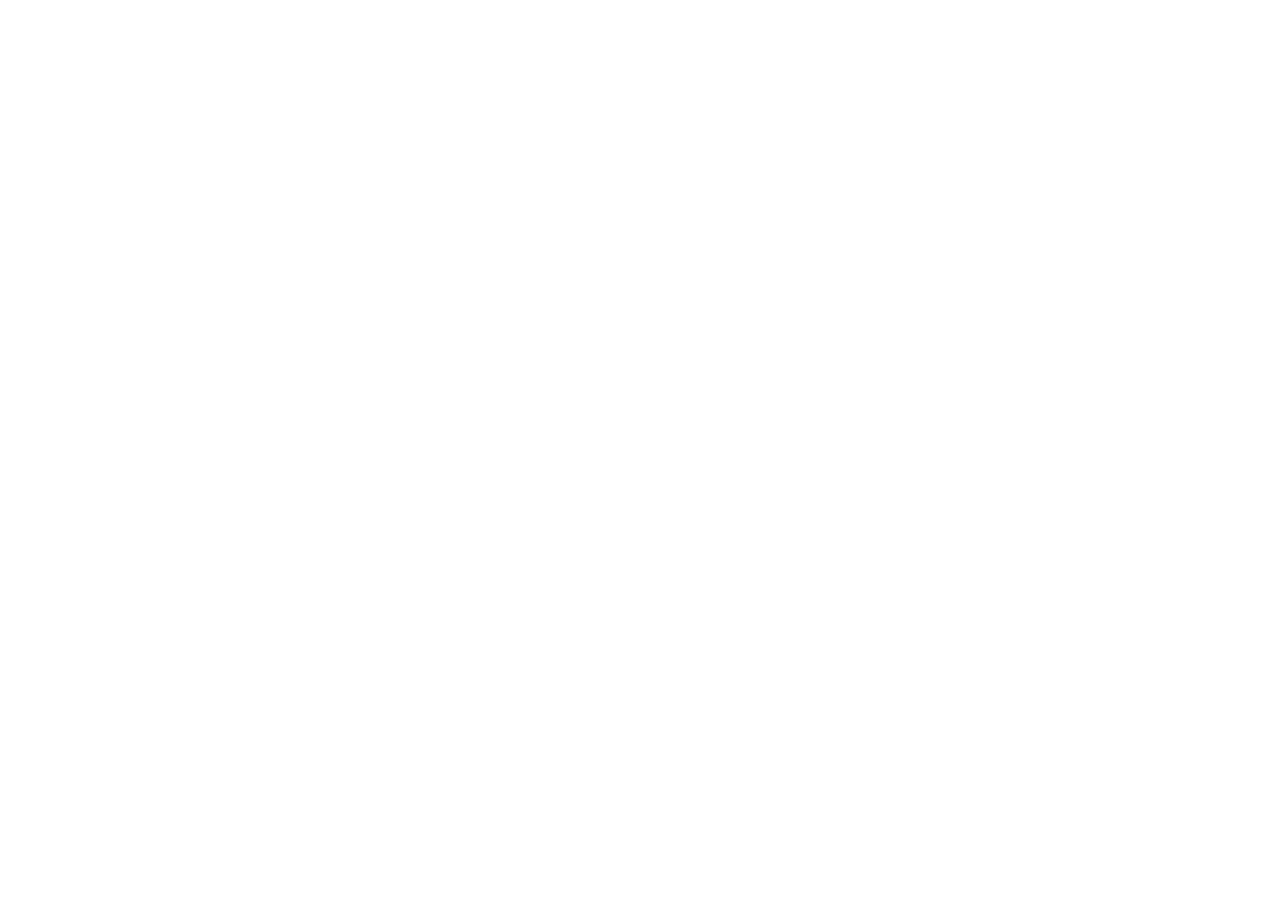
==== index.html @ 6bc935cc "init project" ====
<!DOCTYPE html>
<html lang="en">
<head>
    <meta charset="UTF-8">
    <meta http-equiv="X-UA-Compatible" content="IE=edge">
    <meta name="viewport" content="width=device-width, initial-scale=1.0">
    <title>Document</title>
</head>
<body>
    
</body>
</html>
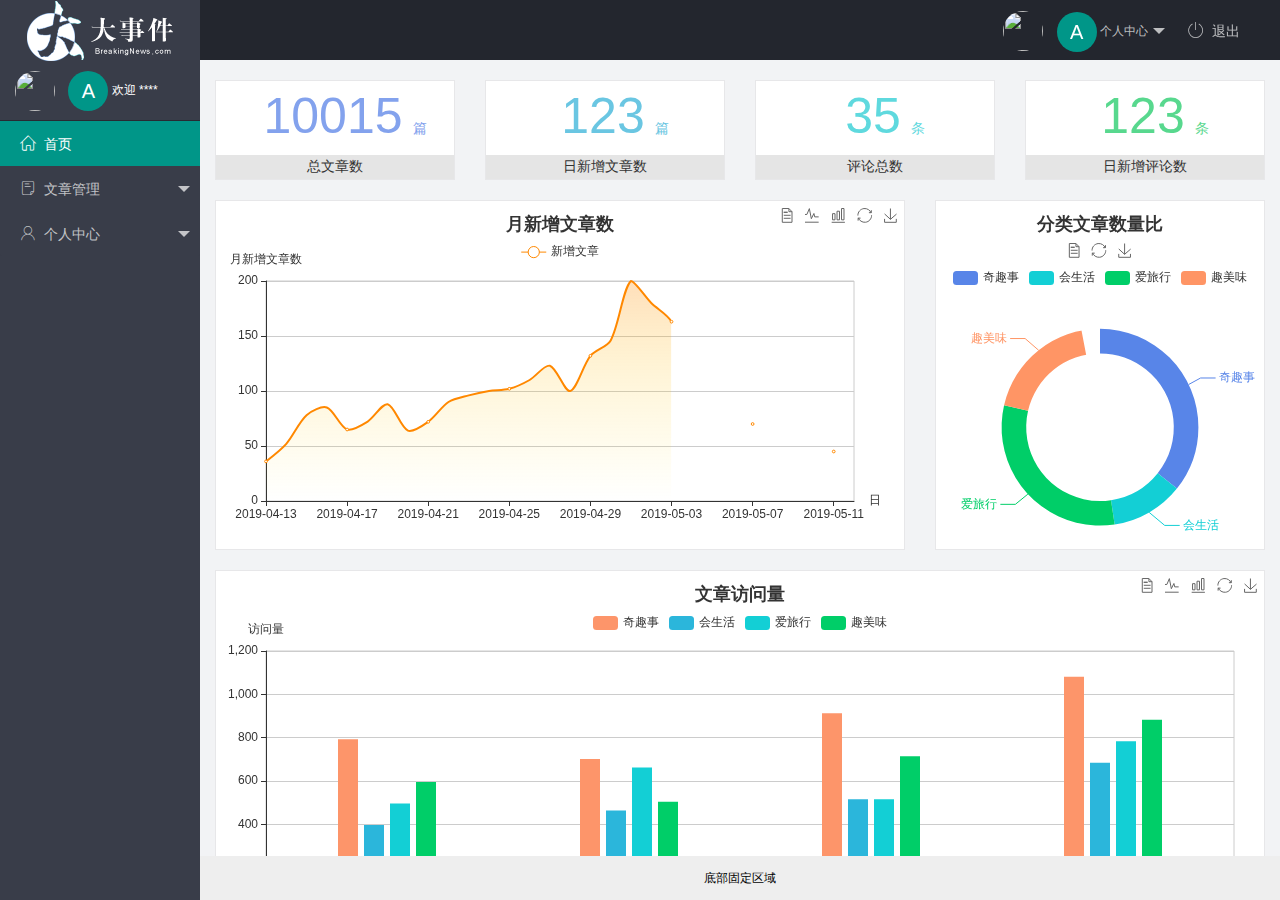
==== commit 60bb953f: "首页开发完成" ====
--- a/index.html
+++ b/index.html
@@ -1,12 +1,95 @@
 <!DOCTYPE html>
 <html lang="en">
+
 <head>
     <meta charset="UTF-8">
     <meta http-equiv="X-UA-Compatible" content="IE=edge">
     <meta name="viewport" content="width=device-width, initial-scale=1.0">
     <title>Document</title>
+    <link rel="stylesheet" href="./assets/lib/layui/css/layui.css" />
+    <link rel="stylesheet" href="./assets/css/index.css" />
+    <link rel="stylesheet" href="./assets/fonts/iconfont.css">
 </head>
+
 <body>
-    
+    <div class="layui-layout layui-layout-admin">
+        <div class="layui-header">
+            <div class="layui-logo layui-hide-xs layui-bg-black"><img src="./assets/images/logo.png" alt="" /></div>
+            <!-- 头部区域（可配合layui 已有的水平导航） -->
+
+            <ul class="layui-nav layui-layout-right">
+                <li class="layui-nav-item layui-hide layui-show-md-inline-block">
+                    <a href="javascript:;" class="userinfo">
+                        <img src="//tva1.sinaimg.cn/crop.0.0.118.118.180/5db11ff4gw1e77d3nqrv8j203b03cweg.jpg"
+                            class="layui-nav-img">
+                            <span class="text-avatar">A</span>
+                        个人中心
+                    </a>
+                    <dl class="layui-nav-child">
+                        <dd><a href="">基本资料</a></dd>
+                        <dd><a href="">重置密码</a></dd>
+                        <dd><a href="">更换头像</a></dd>
+                    </dl>
+                </li>
+                <li class="layui-nav-item" lay-header-event="menuRight" lay-unselect>
+                    <a href="javascript:;" id="btnLogout"><span class="iconfont icon-tuichu"></span>退出
+                        <!-- <i class="layui-icon layui-icon-more-vertical"></i> -->
+
+                    </a>
+                </li>
+            </ul>
+        </div>
+
+        <div class="layui-side layui-bg-black">
+            <div class="layui-side-scroll">
+                <!-- 头像区 -->
+                <div class="userinfo" style="border-bottom: 1px solid #282b33;">
+                    <img src="//tva1.sinaimg.cn/crop.0.0.118.118.180/5db11ff4gw1e77d3nqrv8j203b03cweg.jpg"
+                        class="layui-nav-img">
+                        <span class="text-avatar">A</span>
+                    <span id="welcome">欢迎 ****</span>
+                </div>
+                <!-- 左侧导航区域（可配合layui已有的垂直导航） -->
+                <ul class="layui-nav layui-nav-tree" lay-filter="test" lay-shrink="all">
+                    <li class="layui-nav-item layui-this"><a href="./home/dashboard.html" target="fm"><span
+                                class="iconfont icon-home"></span>首页</a></li>
+
+                    <li class="layui-nav-item ">
+                        <a class="" href="javascript:;"><span class="iconfont icon-16"></span>文章管理</a>
+                        <dl class="layui-nav-child">
+                            <dd><a href="javascript:;"><i class="layui-icon layui-icon-list"></i> 文章类别</a></dd>
+                            <dd><a href="javascript:;"><i class="layui-icon layui-icon-list"></i> 文章列表</a></dd>
+                            <dd><a href="javascript:;"><i class="layui-icon layui-icon-list"></i> 发表文章</a></dd>
+                        </dl>
+                    </li>
+                    <li class="layui-nav-item">
+                        <a href="javascript:;"><span class="iconfont icon-user"></span>个人中心</a>
+                        <dl class="layui-nav-child">
+                            <dd><a href="javascript:;"><i class="layui-icon layui-icon-cols"></i> 基本资料</a></dd>
+                            <dd><a href="javascript:;"><i class="layui-icon layui-icon-cols"></i> 更换头像</a></dd>
+                            <dd><a href="javascript:;"><i class="layui-icon layui-icon-cols"></i> 重置密码</a></dd>
+                        </dl>
+                    </li>
+
+
+                </ul>
+            </div>
+        </div>
+
+        <div class="layui-body">
+            <!-- 内容主体区域 -->
+            <iframe name="fm" src="./home/dashboard.html" frameborder="0"></iframe>
+        </div>
+
+        <div class="layui-footer">
+            <!-- 底部固定区域 -->
+            底部固定区域
+        </div>
+    </div>
+    <script src="./assets/lib/layui/layui.all.js"></script>
+    <script src="./assets/lib/jquery.js"></script>
+    <script src="./assets/js/baseAPI.js"></script>
+    <script src="./assets/js/index.js"></script>
 </body>
+
 </html>--- a/assets/lib/layui/css/layui.css
+++ b/assets/lib/layui/css/layui.css
@@ -0,0 +1,2 @@
+/** layui-v2.5.5 MIT License By https://www.layui.com */
+ .layui-inline,img{display:inline-block;vertical-align:middle}h1,h2,h3,h4,h5,h6{font-weight:400}.layui-edge,.layui-header,.layui-inline,.layui-main{position:relative}.layui-body,.layui-edge,.layui-elip{overflow:hidden}.layui-btn,.layui-edge,.layui-inline,img{vertical-align:middle}.layui-btn,.layui-disabled,.layui-icon,.layui-unselect{-moz-user-select:none;-webkit-user-select:none;-ms-user-select:none}.layui-elip,.layui-form-checkbox span,.layui-form-pane .layui-form-label{text-overflow:ellipsis;white-space:nowrap}.layui-breadcrumb,.layui-tree-btnGroup{visibility:hidden}blockquote,body,button,dd,div,dl,dt,form,h1,h2,h3,h4,h5,h6,input,li,ol,p,pre,td,textarea,th,ul{margin:0;padding:0;-webkit-tap-highlight-color:rgba(0,0,0,0)}a:active,a:hover{outline:0}img{border:none}li{list-style:none}table{border-collapse:collapse;border-spacing:0}h4,h5,h6{font-size:100%}button,input,optgroup,option,select,textarea{font-family:inherit;font-size:inherit;font-style:inherit;font-weight:inherit;outline:0}pre{white-space:pre-wrap;white-space:-moz-pre-wrap;white-space:-pre-wrap;white-space:-o-pre-wrap;word-wrap:break-word}body{line-height:24px;font:14px Helvetica Neue,Helvetica,PingFang SC,Tahoma,Arial,sans-serif}hr{height:1px;margin:10px 0;border:0;clear:both}a{color:#333;text-decoration:none}a:hover{color:#777}a cite{font-style:normal;*cursor:pointer}.layui-border-box,.layui-border-box *{box-sizing:border-box}.layui-box,.layui-box *{box-sizing:content-box}.layui-clear{clear:both;*zoom:1}.layui-clear:after{content:'\20';clear:both;*zoom:1;display:block;height:0}.layui-inline{*display:inline;*zoom:1}.layui-edge{display:inline-block;width:0;height:0;border-width:6px;border-style:dashed;border-color:transparent}.layui-edge-top{top:-4px;border-bottom-color:#999;border-bottom-style:solid}.layui-edge-right{border-left-color:#999;border-left-style:solid}.layui-edge-bottom{top:2px;border-top-color:#999;border-top-style:solid}.layui-edge-left{border-right-color:#999;border-right-style:solid}.layui-disabled,.layui-disabled:hover{color:#d2d2d2!important;cursor:not-allowed!important}.layui-circle{border-radius:100%}.layui-show{display:block!important}.layui-hide{display:none!important}@font-face{font-family:layui-icon;src:url(../font/iconfont.eot?v=250);src:url(../font/iconfont.eot?v=250#iefix) format('embedded-opentype'),url(../font/iconfont.woff2?v=250) format('woff2'),url(../font/iconfont.woff?v=250) format('woff'),url(../font/iconfont.ttf?v=250) format('truetype'),url(../font/iconfont.svg?v=250#layui-icon) format('svg')}.layui-icon{font-family:layui-icon!important;font-size:16px;font-style:normal;-webkit-font-smoothing:antialiased;-moz-osx-font-smoothing:grayscale}.layui-icon-reply-fill:before{content:"\e611"}.layui-icon-set-fill:before{content:"\e614"}.layui-icon-menu-fill:before{content:"\e60f"}.layui-icon-search:before{content:"\e615"}.layui-icon-share:before{content:"\e641"}.layui-icon-set-sm:before{content:"\e620"}.layui-icon-engine:before{content:"\e628"}.layui-icon-close:before{content:"\1006"}.layui-icon-close-fill:before{content:"\1007"}.layui-icon-chart-screen:before{content:"\e629"}.layui-icon-star:before{content:"\e600"}.layui-icon-circle-dot:before{content:"\e617"}.layui-icon-chat:before{content:"\e606"}.layui-icon-release:before{content:"\e609"}.layui-icon-list:before{content:"\e60a"}.layui-icon-chart:before{content:"\e62c"}.layui-icon-ok-circle:before{content:"\1005"}.layui-icon-layim-theme:before{content:"\e61b"}.layui-icon-table:before{content:"\e62d"}.layui-icon-right:before{content:"\e602"}.layui-icon-left:before{content:"\e603"}.layui-icon-cart-simple:before{content:"\e698"}.layui-icon-face-cry:before{content:"\e69c"}.layui-icon-face-smile:before{content:"\e6af"}.layui-icon-survey:before{content:"\e6b2"}.layui-icon-tree:before{content:"\e62e"}.layui-icon-upload-circle:before{content:"\e62f"}.layui-icon-add-circle:before{content:"\e61f"}.layui-icon-download-circle:before{content:"\e601"}.layui-icon-templeate-1:before{content:"\e630"}.layui-icon-util:before{content:"\e631"}.layui-icon-face-surprised:before{content:"\e664"}.layui-icon-edit:before{content:"\e642"}.layui-icon-speaker:before{content:"\e645"}.layui-icon-down:before{content:"\e61a"}.layui-icon-file:before{content:"\e621"}.layui-icon-layouts:before{content:"\e632"}.layui-icon-rate-half:before{content:"\e6c9"}.layui-icon-add-circle-fine:before{content:"\e608"}.layui-icon-prev-circle:before{content:"\e633"}.layui-icon-read:before{content:"\e705"}.layui-icon-404:before{content:"\e61c"}.layui-icon-carousel:before{content:"\e634"}.layui-icon-help:before{content:"\e607"}.layui-icon-code-circle:before{content:"\e635"}.layui-icon-water:before{content:"\e636"}.layui-icon-username:before{content:"\e66f"}.layui-icon-find-fill:before{content:"\e670"}.layui-icon-about:before{content:"\e60b"}.layui-icon-location:before{content:"\e715"}.layui-icon-up:before{content:"\e619"}.layui-icon-pause:before{content:"\e651"}.layui-icon-date:before{content:"\e637"}.layui-icon-layim-uploadfile:before{content:"\e61d"}.layui-icon-delete:before{content:"\e640"}.layui-icon-play:before{content:"\e652"}.layui-icon-top:before{content:"\e604"}.layui-icon-friends:before{content:"\e612"}.layui-icon-refresh-3:before{content:"\e9aa"}.layui-icon-ok:before{content:"\e605"}.layui-icon-layer:before{content:"\e638"}.layui-icon-face-smile-fine:before{content:"\e60c"}.layui-icon-dollar:before{content:"\e659"}.layui-icon-group:before{content:"\e613"}.layui-icon-layim-download:before{content:"\e61e"}.layui-icon-picture-fine:before{content:"\e60d"}.layui-icon-link:before{content:"\e64c"}.layui-icon-diamond:before{content:"\e735"}.layui-icon-log:before{content:"\e60e"}.layui-icon-rate-solid:before{content:"\e67a"}.layui-icon-fonts-del:before{content:"\e64f"}.layui-icon-unlink:before{content:"\e64d"}.layui-icon-fonts-clear:before{content:"\e639"}.layui-icon-triangle-r:before{content:"\e623"}.layui-icon-circle:before{content:"\e63f"}.layui-icon-radio:before{content:"\e643"}.layui-icon-align-center:before{content:"\e647"}.layui-icon-align-right:before{content:"\e648"}.layui-icon-align-left:before{content:"\e649"}.layui-icon-loading-1:before{content:"\e63e"}.layui-icon-return:before{content:"\e65c"}.layui-icon-fonts-strong:before{content:"\e62b"}.layui-icon-upload:before{content:"\e67c"}.layui-icon-dialogue:before{content:"\e63a"}.layui-icon-video:before{content:"\e6ed"}.layui-icon-headset:before{content:"\e6fc"}.layui-icon-cellphone-fine:before{content:"\e63b"}.layui-icon-add-1:before{content:"\e654"}.layui-icon-face-smile-b:before{content:"\e650"}.layui-icon-fonts-html:before{content:"\e64b"}.layui-icon-form:before{content:"\e63c"}.layui-icon-cart:before{content:"\e657"}.layui-icon-camera-fill:before{content:"\e65d"}.layui-icon-tabs:before{content:"\e62a"}.layui-icon-fonts-code:before{content:"\e64e"}.layui-icon-fire:before{content:"\e756"}.layui-icon-set:before{content:"\e716"}.layui-icon-fonts-u:before{content:"\e646"}.layui-icon-triangle-d:before{content:"\e625"}.layui-icon-tips:before{content:"\e702"}.layui-icon-picture:before{content:"\e64a"}.layui-icon-more-vertical:before{content:"\e671"}.layui-icon-flag:before{content:"\e66c"}.layui-icon-loading:before{content:"\e63d"}.layui-icon-fonts-i:before{content:"\e644"}.layui-icon-refresh-1:before{content:"\e666"}.layui-icon-rmb:before{content:"\e65e"}.layui-icon-home:before{content:"\e68e"}.layui-icon-user:before{content:"\e770"}.layui-icon-notice:before{content:"\e667"}.layui-icon-login-weibo:before{content:"\e675"}.layui-icon-voice:before{content:"\e688"}.layui-icon-upload-drag:before{content:"\e681"}.layui-icon-login-qq:before{content:"\e676"}.layui-icon-snowflake:before{content:"\e6b1"}.layui-icon-file-b:before{content:"\e655"}.layui-icon-template:before{content:"\e663"}.layui-icon-auz:before{content:"\e672"}.layui-icon-console:before{content:"\e665"}.layui-icon-app:before{content:"\e653"}.layui-icon-prev:before{content:"\e65a"}.layui-icon-website:before{content:"\e7ae"}.layui-icon-next:before{content:"\e65b"}.layui-icon-component:before{content:"\e857"}.layui-icon-more:before{content:"\e65f"}.layui-icon-login-wechat:before{content:"\e677"}.layui-icon-shrink-right:before{content:"\e668"}.layui-icon-spread-left:before{content:"\e66b"}.layui-icon-camera:before{content:"\e660"}.layui-icon-note:before{content:"\e66e"}.layui-icon-refresh:before{content:"\e669"}.layui-icon-female:before{content:"\e661"}.layui-icon-male:before{content:"\e662"}.layui-icon-password:before{content:"\e673"}.layui-icon-senior:before{content:"\e674"}.layui-icon-theme:before{content:"\e66a"}.layui-icon-tread:before{content:"\e6c5"}.layui-icon-praise:before{content:"\e6c6"}.layui-icon-star-fill:before{content:"\e658"}.layui-icon-rate:before{content:"\e67b"}.layui-icon-template-1:before{content:"\e656"}.layui-icon-vercode:before{content:"\e679"}.layui-icon-cellphone:before{content:"\e678"}.layui-icon-screen-full:before{content:"\e622"}.layui-icon-screen-restore:before{content:"\e758"}.layui-icon-cols:before{content:"\e610"}.layui-icon-export:before{content:"\e67d"}.layui-icon-print:before{content:"\e66d"}.layui-icon-slider:before{content:"\e714"}.layui-icon-addition:before{content:"\e624"}.layui-icon-subtraction:before{content:"\e67e"}.layui-icon-service:before{content:"\e626"}.layui-icon-transfer:before{content:"\e691"}.layui-main{width:1140px;margin:0 auto}.layui-header{z-index:1000;height:60px}.layui-header a:hover{transition:all .5s;-webkit-transition:all .5s}.layui-side{position:fixed;left:0;top:0;bottom:0;z-index:999;width:200px;overflow-x:hidden}.layui-side-scroll{position:relative;width:220px;height:100%;overflow-x:hidden}.layui-body{position:absolute;left:200px;right:0;top:0;bottom:0;z-index:998;width:auto;overflow-y:auto;box-sizing:border-box}.layui-layout-body{overflow:hidden}.layui-layout-admin .layui-header{background-color:#23262E}.layui-layout-admin .layui-side{top:60px;width:200px;overflow-x:hidden}.layui-layout-admin .layui-body{position:fixed;top:60px;bottom:44px}.layui-layout-admin .layui-main{width:auto;margin:0 15px}.layui-layout-admin .layui-footer{position:fixed;left:200px;right:0;bottom:0;height:44px;line-height:44px;padding:0 15px;background-color:#eee}.layui-layout-admin .layui-logo{position:absolute;left:0;top:0;width:200px;height:100%;line-height:60px;text-align:center;color:#009688;font-size:16px}.layui-layout-admin .layui-header .layui-nav{background:0 0}.layui-layout-left{position:absolute!important;left:200px;top:0}.layui-layout-right{position:absolute!important;right:0;top:0}.layui-container{position:relative;margin:0 auto;padding:0 15px;box-sizing:border-box}.layui-fluid{position:relative;margin:0 auto;padding:0 15px}.layui-row:after,.layui-row:before{content:'';display:block;clear:both}.layui-col-lg1,.layui-col-lg10,.layui-col-lg11,.layui-col-lg12,.layui-col-lg2,.layui-col-lg3,.layui-col-lg4,.layui-col-lg5,.layui-col-lg6,.layui-col-lg7,.layui-col-lg8,.layui-col-lg9,.layui-col-md1,.layui-col-md10,.layui-col-md11,.layui-col-md12,.layui-col-md2,.layui-col-md3,.layui-col-md4,.layui-col-md5,.layui-col-md6,.layui-col-md7,.layui-col-md8,.layui-col-md9,.layui-col-sm1,.layui-col-sm10,.layui-col-sm11,.layui-col-sm12,.layui-col-sm2,.layui-col-sm3,.layui-col-sm4,.layui-col-sm5,.layui-col-sm6,.layui-col-sm7,.layui-col-sm8,.layui-col-sm9,.layui-col-xs1,.layui-col-xs10,.layui-col-xs11,.layui-col-xs12,.layui-col-xs2,.layui-col-xs3,.layui-col-xs4,.layui-col-xs5,.layui-col-xs6,.layui-col-xs7,.layui-col-xs8,.layui-col-xs9{position:relative;display:block;box-sizing:border-box}.layui-col-xs1,.layui-col-xs10,.layui-col-xs11,.layui-col-xs12,.layui-col-xs2,.layui-col-xs3,.layui-col-xs4,.layui-col-xs5,.layui-col-xs6,.layui-col-xs7,.layui-col-xs8,.layui-col-xs9{float:left}.layui-col-xs1{width:8.33333333%}.layui-col-xs2{width:16.66666667%}.layui-col-xs3{width:25%}.layui-col-xs4{width:33.33333333%}.layui-col-xs5{width:41.66666667%}.layui-col-xs6{width:50%}.layui-col-xs7{width:58.33333333%}.layui-col-xs8{width:66.66666667%}.layui-col-xs9{width:75%}.layui-col-xs10{width:83.33333333%}.layui-col-xs11{width:91.66666667%}.layui-col-xs12{width:100%}.layui-col-xs-offset1{margin-left:8.33333333%}.layui-col-xs-offset2{margin-left:16.66666667%}.layui-col-xs-offset3{margin-left:25%}.layui-col-xs-offset4{margin-left:33.33333333%}.layui-col-xs-offset5{margin-left:41.66666667%}.layui-col-xs-offset6{margin-left:50%}.layui-col-xs-offset7{margin-left:58.33333333%}.layui-col-xs-offset8{margin-left:66.66666667%}.layui-col-xs-offset9{margin-left:75%}.layui-col-xs-offset10{margin-left:83.33333333%}.layui-col-xs-offset11{margin-left:91.66666667%}.layui-col-xs-offset12{margin-left:100%}@media screen and (max-width:768px){.layui-hide-xs{display:none!important}.layui-show-xs-block{display:block!important}.layui-show-xs-inline{display:inline!important}.layui-show-xs-inline-block{display:inline-block!important}}@media screen and (min-width:768px){.layui-container{width:750px}.layui-hide-sm{display:none!important}.layui-show-sm-block{display:block!important}.layui-show-sm-inline{display:inline!important}.layui-show-sm-inline-block{display:inline-block!important}.layui-col-sm1,.layui-col-sm10,.layui-col-sm11,.layui-col-sm12,.layui-col-sm2,.layui-col-sm3,.layui-col-sm4,.layui-col-sm5,.layui-col-sm6,.layui-col-sm7,.layui-col-sm8,.layui-col-sm9{float:left}.layui-col-sm1{width:8.33333333%}.layui-col-sm2{width:16.66666667%}.layui-col-sm3{width:25%}.layui-col-sm4{width:33.33333333%}.layui-col-sm5{width:41.66666667%}.layui-col-sm6{width:50%}.layui-col-sm7{width:58.33333333%}.layui-col-sm8{width:66.66666667%}.layui-col-sm9{width:75%}.layui-col-sm10{width:83.33333333%}.layui-col-sm11{width:91.66666667%}.layui-col-sm12{width:100%}.layui-col-sm-offset1{margin-left:8.33333333%}.layui-col-sm-offset2{margin-left:16.66666667%}.layui-col-sm-offset3{margin-left:25%}.layui-col-sm-offset4{margin-left:33.33333333%}.layui-col-sm-offset5{margin-left:41.66666667%}.layui-col-sm-offset6{margin-left:50%}.layui-col-sm-offset7{margin-left:58.33333333%}.layui-col-sm-offset8{margin-left:66.66666667%}.layui-col-sm-offset9{margin-left:75%}.layui-col-sm-offset10{margin-left:83.33333333%}.layui-col-sm-offset11{margin-left:91.66666667%}.layui-col-sm-offset12{margin-left:100%}}@media screen and (min-width:992px){.layui-container{width:970px}.layui-hide-md{display:none!important}.layui-show-md-block{display:block!important}.layui-show-md-inline{display:inline!important}.layui-show-md-inline-block{display:inline-block!important}.layui-col-md1,.layui-col-md10,.layui-col-md11,.layui-col-md12,.layui-col-md2,.layui-col-md3,.layui-col-md4,.layui-col-md5,.layui-col-md6,.layui-col-md7,.layui-col-md8,.layui-col-md9{float:left}.layui-col-md1{width:8.33333333%}.layui-col-md2{width:16.66666667%}.layui-col-md3{width:25%}.layui-col-md4{width:33.33333333%}.layui-col-md5{width:41.66666667%}.layui-col-md6{width:50%}.layui-col-md7{width:58.33333333%}.layui-col-md8{width:66.66666667%}.layui-col-md9{width:75%}.layui-col-md10{width:83.33333333%}.layui-col-md11{width:91.66666667%}.layui-col-md12{width:100%}.layui-col-md-offset1{margin-left:8.33333333%}.layui-col-md-offset2{margin-left:16.66666667%}.layui-col-md-offset3{margin-left:25%}.layui-col-md-offset4{margin-left:33.33333333%}.layui-col-md-offset5{margin-left:41.66666667%}.layui-col-md-offset6{margin-left:50%}.layui-col-md-offset7{margin-left:58.33333333%}.layui-col-md-offset8{margin-left:66.66666667%}.layui-col-md-offset9{margin-left:75%}.layui-col-md-offset10{margin-left:83.33333333%}.layui-col-md-offset11{margin-left:91.66666667%}.layui-col-md-offset12{margin-left:100%}}@media screen and (min-width:1200px){.layui-container{width:1170px}.layui-hide-lg{display:none!important}.layui-show-lg-block{display:block!important}.layui-show-lg-inline{display:inline!important}.layui-show-lg-inline-block{display:inline-block!important}.layui-col-lg1,.layui-col-lg10,.layui-col-lg11,.layui-col-lg12,.layui-col-lg2,.layui-col-lg3,.layui-col-lg4,.layui-col-lg5,.layui-col-lg6,.layui-col-lg7,.layui-col-lg8,.layui-col-lg9{float:left}.layui-col-lg1{width:8.33333333%}.layui-col-lg2{width:16.66666667%}.layui-col-lg3{width:25%}.layui-col-lg4{width:33.33333333%}.layui-col-lg5{width:41.66666667%}.layui-col-lg6{width:50%}.layui-col-lg7{width:58.33333333%}.layui-col-lg8{width:66.66666667%}.layui-col-lg9{width:75%}.layui-col-lg10{width:83.33333333%}.layui-col-lg11{width:91.66666667%}.layui-col-lg12{width:100%}.layui-col-lg-offset1{margin-left:8.33333333%}.layui-col-lg-offset2{margin-left:16.66666667%}.layui-col-lg-offset3{margin-left:25%}.layui-col-lg-offset4{margin-left:33.33333333%}.layui-col-lg-offset5{margin-left:41.66666667%}.layui-col-lg-offset6{margin-left:50%}.layui-col-lg-offset7{margin-left:58.33333333%}.layui-col-lg-offset8{margin-left:66.66666667%}.layui-col-lg-offset9{margin-left:75%}.layui-col-lg-offset10{margin-left:83.33333333%}.layui-col-lg-offset11{margin-left:91.66666667%}.layui-col-lg-offset12{margin-left:100%}}.layui-col-space1{margin:-.5px}.layui-col-space1>*{padding:.5px}.layui-col-space3{margin:-1.5px}.layui-col-space3>*{padding:1.5px}.layui-col-space5{margin:-2.5px}.layui-col-space5>*{padding:2.5px}.layui-col-space8{margin:-3.5px}.layui-col-space8>*{padding:3.5px}.layui-col-space10{margin:-5px}.layui-col-space10>*{padding:5px}.layui-col-space12{margin:-6px}.layui-col-space12>*{padding:6px}.layui-col-space15{margin:-7.5px}.layui-col-space15>*{padding:7.5px}.layui-col-space18{margin:-9px}.layui-col-space18>*{padding:9px}.layui-col-space20{margin:-10px}.layui-col-space20>*{padding:10px}.layui-col-space22{margin:-11px}.layui-col-space22>*{padding:11px}.layui-col-space25{margin:-12.5px}.layui-col-space25>*{padding:12.5px}.layui-col-space30{margin:-15px}.layui-col-space30>*{padding:15px}.layui-btn,.layui-input,.layui-select,.layui-textarea,.layui-upload-button{outline:0;-webkit-appearance:none;transition:all .3s;-webkit-transition:all .3s;box-sizing:border-box}.layui-elem-quote{margin-bottom:10px;padding:15px;line-height:22px;border-left:5px solid #009688;border-radius:0 2px 2px 0;background-color:#f2f2f2}.layui-quote-nm{border-style:solid;border-width:1px 1px 1px 5px;background:0 0}.layui-elem-field{margin-bottom:10px;padding:0;border-width:1px;border-style:solid}.layui-elem-field legend{margin-left:20px;padding:0 10px;font-size:20px;font-weight:300}.layui-field-title{margin:10px 0 20px;border-width:1px 0 0}.layui-field-box{padding:10px 15px}.layui-field-title .layui-field-box{padding:10px 0}.layui-progress{position:relative;height:6px;border-radius:20px;background-color:#e2e2e2}.layui-progress-bar{position:absolute;left:0;top:0;width:0;max-width:100%;height:6px;border-radius:20px;text-align:right;background-color:#5FB878;transition:all .3s;-webkit-transition:all .3s}.layui-progress-big,.layui-progress-big .layui-progress-bar{height:18px;line-height:18px}.layui-progress-text{position:relative;top:-20px;line-height:18px;font-size:12px;color:#666}.layui-progress-big .layui-progress-text{position:static;padding:0 10px;color:#fff}.layui-collapse{border-width:1px;border-style:solid;border-radius:2px}.layui-colla-content,.layui-colla-item{border-top-width:1px;border-top-style:solid}.layui-colla-item:first-child{border-top:none}.layui-colla-title{position:relative;height:42px;line-height:42px;padding:0 15px 0 35px;color:#333;background-color:#f2f2f2;cursor:pointer;font-size:14px;overflow:hidden}.layui-colla-content{display:none;padding:10px 15px;line-height:22px;color:#666}.layui-colla-icon{position:absolute;left:15px;top:0;font-size:14px}.layui-card{margin-bottom:15px;border-radius:2px;background-color:#fff;box-shadow:0 1px 2px 0 rgba(0,0,0,.05)}.layui-card:last-child{margin-bottom:0}.layui-card-header{position:relative;height:42px;line-height:42px;padding:0 15px;border-bottom:1px solid #f6f6f6;color:#333;border-radius:2px 2px 0 0;font-size:14px}.layui-bg-black,.layui-bg-blue,.layui-bg-cyan,.layui-bg-green,.layui-bg-orange,.layui-bg-red{color:#fff!important}.layui-card-body{position:relative;padding:10px 15px;line-height:24px}.layui-card-body[pad15]{padding:15px}.layui-card-body[pad20]{padding:20px}.layui-card-body .layui-table{margin:5px 0}.layui-card .layui-tab{margin:0}.layui-panel-window{position:relative;padding:15px;border-radius:0;border-top:5px solid #E6E6E6;background-color:#fff}.layui-auxiliar-moving{position:fixed;left:0;right:0;top:0;bottom:0;width:100%;height:100%;background:0 0;z-index:9999999999}.layui-form-label,.layui-form-mid,.layui-form-select,.layui-input-block,.layui-input-inline,.layui-textarea{position:relative}.layui-bg-red{background-color:#FF5722!important}.layui-bg-orange{background-color:#FFB800!important}.layui-bg-green{background-color:#009688!important}.layui-bg-cyan{background-color:#2F4056!important}.layui-bg-blue{background-color:#1E9FFF!important}.layui-bg-black{background-color:#393D49!important}.layui-bg-gray{background-color:#eee!important;color:#666!important}.layui-badge-rim,.layui-colla-content,.layui-colla-item,.layui-collapse,.layui-elem-field,.layui-form-pane .layui-form-item[pane],.layui-form-pane .layui-form-label,.layui-input,.layui-layedit,.layui-layedit-tool,.layui-quote-nm,.layui-select,.layui-tab-bar,.layui-tab-card,.layui-tab-title,.layui-tab-title .layui-this:after,.layui-textarea{border-color:#e6e6e6}.layui-timeline-item:before,hr{background-color:#e6e6e6}.layui-text{line-height:22px;font-size:14px;color:#666}.layui-text h1,.layui-text h2,.layui-text h3{font-weight:500;color:#333}.layui-text h1{font-size:30px}.layui-text h2{font-size:24px}.layui-text h3{font-size:18px}.layui-text a:not(.layui-btn){color:#01AAED}.layui-text a:not(.layui-btn):hover{text-decoration:underline}.layui-text ul{padding:5px 0 5px 15px}.layui-text ul li{margin-top:5px;list-style-type:disc}.layui-text em,.layui-word-aux{color:#999!important;padding:0 5px!important}.layui-btn{display:inline-block;height:38px;line-height:38px;padding:0 18px;background-color:#009688;color:#fff;white-space:nowrap;text-align:center;font-size:14px;border:none;border-radius:2px;cursor:pointer}.layui-btn:hover{opacity:.8;filter:alpha(opacity=80);color:#fff}.layui-btn:active{opacity:1;filter:alpha(opacity=100)}.layui-btn+.layui-btn{margin-left:10px}.layui-btn-container{font-size:0}.layui-btn-container .layui-btn{margin-right:10px;margin-bottom:10px}.layui-btn-container .layui-btn+.layui-btn{margin-left:0}.layui-table .layui-btn-container .layui-btn{margin-bottom:9px}.layui-btn-radius{border-radius:100px}.layui-btn .layui-icon{margin-right:3px;font-size:18px;vertical-align:bottom;vertical-align:middle\9}.layui-btn-primary{border:1px solid #C9C9C9;background-color:#fff;color:#555}.layui-btn-primary:hover{border-color:#009688;color:#333}.layui-btn-normal{background-color:#1E9FFF}.layui-btn-warm{background-color:#FFB800}.layui-btn-danger{background-color:#FF5722}.layui-btn-checked{background-color:#5FB878}.layui-btn-disabled,.layui-btn-disabled:active,.layui-btn-disabled:hover{border:1px solid #e6e6e6;background-color:#FBFBFB;color:#C9C9C9;cursor:not-allowed;opacity:1}.layui-btn-lg{height:44px;line-height:44px;padding:0 25px;font-size:16px}.layui-btn-sm{height:30px;line-height:30px;padding:0 10px;font-size:12px}.layui-btn-sm i{font-size:16px!important}.layui-btn-xs{height:22px;line-height:22px;padding:0 5px;font-size:12px}.layui-btn-xs i{font-size:14px!important}.layui-btn-group{display:inline-block;vertical-align:middle;font-size:0}.layui-btn-group .layui-btn{margin-left:0!important;margin-right:0!important;border-left:1px solid rgba(255,255,255,.5);border-radius:0}.layui-btn-group .layui-btn-primary{border-left:none}.layui-btn-group .layui-btn-primary:hover{border-color:#C9C9C9;color:#009688}.layui-btn-group .layui-btn:first-child{border-left:none;border-radius:2px 0 0 2px}.layui-btn-group .layui-btn-primary:first-child{border-left:1px solid #c9c9c9}.layui-btn-group .layui-btn:last-child{border-radius:0 2px 2px 0}.layui-btn-group .layui-btn+.layui-btn{margin-left:0}.layui-btn-group+.layui-btn-group{margin-left:10px}.layui-btn-fluid{width:100%}.layui-input,.layui-select,.layui-textarea{height:38px;line-height:1.3;line-height:38px\9;border-width:1px;border-style:solid;background-color:#fff;border-radius:2px}.layui-input::-webkit-input-placeholder,.layui-select::-webkit-input-placeholder,.layui-textarea::-webkit-input-placeholder{line-height:1.3}.layui-input,.layui-textarea{display:block;width:100%;padding-left:10px}.layui-input:hover,.layui-textarea:hover{border-color:#D2D2D2!important}.layui-input:focus,.layui-textarea:focus{border-color:#C9C9C9!important}.layui-textarea{min-height:100px;height:auto;line-height:20px;padding:6px 10px;resize:vertical}.layui-select{padding:0 10px}.layui-form input[type=checkbox],.layui-form input[type=radio],.layui-form select{display:none}.layui-form [lay-ignore]{display:initial}.layui-form-item{margin-bottom:15px;clear:both;*zoom:1}.layui-form-item:after{content:'\20';clear:both;*zoom:1;display:block;height:0}.layui-form-label{float:left;display:block;padding:9px 15px;width:80px;font-weight:400;line-height:20px;text-align:right}.layui-form-label-col{display:block;float:none;padding:9px 0;line-height:20px;text-align:left}.layui-form-item .layui-inline{margin-bottom:5px;margin-right:10px}.layui-input-block{margin-left:110px;min-height:36px}.layui-input-inline{display:inline-block;vertical-align:middle}.layui-form-item .layui-input-inline{float:left;width:190px;margin-right:10px}.layui-form-text .layui-input-inline{width:auto}.layui-form-mid{float:left;display:block;padding:9px 0!important;line-height:20px;margin-right:10px}.layui-form-danger+.layui-form-select .layui-input,.layui-form-danger:focus{border-color:#FF5722!important}.layui-form-select .layui-input{padding-right:30px;cursor:pointer}.layui-form-select .layui-edge{position:absolute;right:10px;top:50%;margin-top:-3px;cursor:pointer;border-width:6px;border-top-color:#c2c2c2;border-top-style:solid;transition:all .3s;-webkit-transition:all .3s}.layui-form-select dl{display:none;position:absolute;left:0;top:42px;padding:5px 0;z-index:899;min-width:100%;border:1px solid #d2d2d2;max-height:300px;overflow-y:auto;background-color:#fff;border-radius:2px;box-shadow:0 2px 4px rgba(0,0,0,.12);box-sizing:border-box}.layui-form-select dl dd,.layui-form-select dl dt{padding:0 10px;line-height:36px;white-space:nowrap;overflow:hidden;text-overflow:ellipsis}.layui-form-select dl dt{font-size:12px;color:#999}.layui-form-select dl dd{cursor:pointer}.layui-form-select dl dd:hover{background-color:#f2f2f2;-webkit-transition:.5s all;transition:.5s all}.layui-form-select .layui-select-group dd{padding-left:20px}.layui-form-select dl dd.layui-select-tips{padding-left:10px!important;color:#999}.layui-form-select dl dd.layui-this{background-color:#5FB878;color:#fff}.layui-form-checkbox,.layui-form-select dl dd.layui-disabled{background-color:#fff}.layui-form-selected dl{display:block}.layui-form-checkbox,.layui-form-checkbox *,.layui-form-switch{display:inline-block;vertical-align:middle}.layui-form-selected .layui-edge{margin-top:-9px;-webkit-transform:rotate(180deg);transform:rotate(180deg);margin-top:-3px\9}:root .layui-form-selected .layui-edge{margin-top:-9px\0/IE9}.layui-form-selectup dl{top:auto;bottom:42px}.layui-select-none{margin:5px 0;text-align:center;color:#999}.layui-select-disabled .layui-disabled{border-color:#eee!important}.layui-select-disabled .layui-edge{border-top-color:#d2d2d2}.layui-form-checkbox{position:relative;height:30px;line-height:30px;margin-right:10px;padding-right:30px;cursor:pointer;font-size:0;-webkit-transition:.1s linear;transition:.1s linear;box-sizing:border-box}.layui-form-checkbox span{padding:0 10px;height:100%;font-size:14px;border-radius:2px 0 0 2px;background-color:#d2d2d2;color:#fff;overflow:hidden}.layui-form-checkbox:hover span{background-color:#c2c2c2}.layui-form-checkbox i{position:absolute;right:0;top:0;width:30px;height:28px;border:1px solid #d2d2d2;border-left:none;border-radius:0 2px 2px 0;color:#fff;font-size:20px;text-align:center}.layui-form-checkbox:hover i{border-color:#c2c2c2;color:#c2c2c2}.layui-form-checked,.layui-form-checked:hover{border-color:#5FB878}.layui-form-checked span,.layui-form-checked:hover span{background-color:#5FB878}.layui-form-checked i,.layui-form-checked:hover i{color:#5FB878}.layui-form-item .layui-form-checkbox{margin-top:4px}.layui-form-checkbox[lay-skin=primary]{height:auto!important;line-height:normal!important;min-width:18px;min-height:18px;border:none!important;margin-right:0;padding-left:28px;padding-right:0;background:0 0}.layui-form-checkbox[lay-skin=primary] span{padding-left:0;padding-right:15px;line-height:18px;background:0 0;color:#666}.layui-form-checkbox[lay-skin=primary] i{right:auto;left:0;width:16px;height:16px;line-height:16px;border:1px solid #d2d2d2;font-size:12px;border-radius:2px;background-color:#fff;-webkit-transition:.1s linear;transition:.1s linear}.layui-form-checkbox[lay-skin=primary]:hover i{border-color:#5FB878;color:#fff}.layui-form-checked[lay-skin=primary] i{border-color:#5FB878!important;background-color:#5FB878;color:#fff}.layui-checkbox-disbaled[lay-skin=primary] span{background:0 0!important;color:#c2c2c2}.layui-checkbox-disbaled[lay-skin=primary]:hover i{border-color:#d2d2d2}.layui-form-item .layui-form-checkbox[lay-skin=primary]{margin-top:10px}.layui-form-switch{position:relative;height:22px;line-height:22px;min-width:35px;padding:0 5px;margin-top:8px;border:1px solid #d2d2d2;border-radius:20px;cursor:pointer;background-color:#fff;-webkit-transition:.1s linear;transition:.1s linear}.layui-form-switch i{position:absolute;left:5px;top:3px;width:16px;height:16px;border-radius:20px;background-color:#d2d2d2;-webkit-transition:.1s linear;transition:.1s linear}.layui-form-switch em{position:relative;top:0;width:25px;margin-left:21px;padding:0!important;text-align:center!important;color:#999!important;font-style:normal!important;font-size:12px}.layui-form-onswitch{border-color:#5FB878;background-color:#5FB878}.layui-checkbox-disbaled,.layui-checkbox-disbaled i{border-color:#e2e2e2!important}.layui-form-onswitch i{left:100%;margin-left:-21px;background-color:#fff}.layui-form-onswitch em{margin-left:5px;margin-right:21px;color:#fff!important}.layui-checkbox-disbaled span{background-color:#e2e2e2!important}.layui-checkbox-disbaled:hover i{color:#fff!important}[lay-radio]{display:none}.layui-form-radio,.layui-form-radio *{display:inline-block;vertical-align:middle}.layui-form-radio{line-height:28px;margin:6px 10px 0 0;padding-right:10px;cursor:pointer;font-size:0}.layui-form-radio *{font-size:14px}.layui-form-radio>i{margin-right:8px;font-size:22px;color:#c2c2c2}.layui-form-radio>i:hover,.layui-form-radioed>i{color:#5FB878}.layui-radio-disbaled>i{color:#e2e2e2!important}.layui-form-pane .layui-form-label{width:110px;padding:8px 15px;height:38px;line-height:20px;border-width:1px;border-style:solid;border-radius:2px 0 0 2px;text-align:center;background-color:#FBFBFB;overflow:hidden;box-sizing:border-box}.layui-form-pane .layui-input-inline{margin-left:-1px}.layui-form-pane .layui-input-block{margin-left:110px;left:-1px}.layui-form-pane .layui-input{border-radius:0 2px 2px 0}.layui-form-pane .layui-form-text .layui-form-label{float:none;width:100%;border-radius:2px;box-sizing:border-box;text-align:left}.layui-form-pane .layui-form-text .layui-input-inline{display:block;margin:0;top:-1px;clear:both}.layui-form-pane .layui-form-text .layui-input-block{margin:0;left:0;top:-1px}.layui-form-pane .layui-form-text .layui-textarea{min-height:100px;border-radius:0 0 2px 2px}.layui-form-pane .layui-form-checkbox{margin:4px 0 4px 10px}.layui-form-pane .layui-form-radio,.layui-form-pane .layui-form-switch{margin-top:6px;margin-left:10px}.layui-form-pane .layui-form-item[pane]{position:relative;border-width:1px;border-style:solid}.layui-form-pane .layui-form-item[pane] .layui-form-label{position:absolute;left:0;top:0;height:100%;border-width:0 1px 0 0}.layui-form-pane .layui-form-item[pane] .layui-input-inline{margin-left:110px}@media screen and (max-width:450px){.layui-form-item .layui-form-label{text-overflow:ellipsis;overflow:hidden;white-space:nowrap}.layui-form-item .layui-inline{display:block;margin-right:0;margin-bottom:20px;clear:both}.layui-form-item .layui-inline:after{content:'\20';clear:both;display:block;height:0}.layui-form-item .layui-input-inline{display:block;float:none;left:-3px;width:auto;margin:0 0 10px 112px}.layui-form-item .layui-input-inline+.layui-form-mid{margin-left:110px;top:-5px;padding:0}.layui-form-item .layui-form-checkbox{margin-right:5px;margin-bottom:5px}}.layui-layedit{border-width:1px;border-style:solid;border-radius:2px}.layui-layedit-tool{padding:3px 5px;border-bottom-width:1px;border-bottom-style:solid;font-size:0}.layedit-tool-fixed{position:fixed;top:0;border-top:1px solid #e2e2e2}.layui-layedit-tool .layedit-tool-mid,.layui-layedit-tool .layui-icon{display:inline-block;vertical-align:middle;text-align:center;font-size:14px}.layui-layedit-tool .layui-icon{position:relative;width:32px;height:30px;line-height:30px;margin:3px 5px;color:#777;cursor:pointer;border-radius:2px}.layui-layedit-tool .layui-icon:hover{color:#393D49}.layui-layedit-tool .layui-icon:active{color:#000}.layui-layedit-tool .layedit-tool-active{background-color:#e2e2e2;color:#000}.layui-layedit-tool .layui-disabled,.layui-layedit-tool .layui-disabled:hover{color:#d2d2d2;cursor:not-allowed}.layui-layedit-tool .layedit-tool-mid{width:1px;height:18px;margin:0 10px;background-color:#d2d2d2}.layedit-tool-html{width:50px!important;font-size:30px!important}.layedit-tool-b,.layedit-tool-code,.layedit-tool-help{font-size:16px!important}.layedit-tool-d,.layedit-tool-face,.layedit-tool-image,.layedit-tool-unlink{font-size:18px!important}.layedit-tool-image input{position:absolute;font-size:0;left:0;top:0;width:100%;height:100%;opacity:.01;filter:Alpha(opacity=1);cursor:pointer}.layui-layedit-iframe iframe{display:block;width:100%}#LAY_layedit_code{overflow:hidden}.layui-laypage{display:inline-block;*display:inline;*zoom:1;vertical-align:middle;margin:10px 0;font-size:0}.layui-laypage>a:first-child,.layui-laypage>a:first-child em{border-radius:2px 0 0 2px}.layui-laypage>a:last-child,.layui-laypage>a:last-child em{border-radius:0 2px 2px 0}.layui-laypage>:first-child{margin-left:0!important}.layui-laypage>:last-child{margin-right:0!important}.layui-laypage a,.layui-laypage button,.layui-laypage input,.layui-laypage select,.layui-laypage span{border:1px solid #e2e2e2}.layui-laypage a,.layui-laypage span{display:inline-block;*display:inline;*zoom:1;vertical-align:middle;padding:0 15px;height:28px;line-height:28px;margin:0 -1px 5px 0;background-color:#fff;color:#333;font-size:12px}.layui-flow-more a *,.layui-laypage input,.layui-table-view select[lay-ignore]{display:inline-block}.layui-laypage a:hover{color:#009688}.layui-laypage em{font-style:normal}.layui-laypage .layui-laypage-spr{color:#999;font-weight:700}.layui-laypage a{text-decoration:none}.layui-laypage .layui-laypage-curr{position:relative}.layui-laypage .layui-laypage-curr em{position:relative;color:#fff}.layui-laypage .layui-laypage-curr .layui-laypage-em{position:absolute;left:-1px;top:-1px;padding:1px;width:100%;height:100%;background-color:#009688}.layui-laypage-em{border-radius:2px}.layui-laypage-next em,.layui-laypage-prev em{font-family:Sim sun;font-size:16px}.layui-laypage .layui-laypage-count,.layui-laypage .layui-laypage-limits,.layui-laypage .layui-laypage-refresh,.layui-laypage .layui-laypage-skip{margin-left:10px;margin-right:10px;padding:0;border:none}.layui-laypage .layui-laypage-limits,.layui-laypage .layui-laypage-refresh{vertical-align:top}.layui-laypage .layui-laypage-refresh i{font-size:18px;cursor:pointer}.layui-laypage select{height:22px;padding:3px;border-radius:2px;cursor:pointer}.layui-laypage .layui-laypage-skip{height:30px;line-height:30px;color:#999}.layui-laypage button,.layui-laypage input{height:30px;line-height:30px;border-radius:2px;vertical-align:top;background-color:#fff;box-sizing:border-box}.layui-laypage input{width:40px;margin:0 10px;padding:0 3px;text-align:center}.layui-laypage input:focus,.layui-laypage select:focus{border-color:#009688!important}.layui-laypage button{margin-left:10px;padding:0 10px;cursor:pointer}.layui-table,.layui-table-view{margin:10px 0}.layui-flow-more{margin:10px 0;text-align:center;color:#999;font-size:14px}.layui-flow-more a{height:32px;line-height:32px}.layui-flow-more a *{vertical-align:top}.layui-flow-more a cite{padding:0 20px;border-radius:3px;background-color:#eee;color:#333;font-style:normal}.layui-flow-more a cite:hover{opacity:.8}.layui-flow-more a i{font-size:30px;color:#737383}.layui-table{width:100%;background-color:#fff;color:#666}.layui-table tr{transition:all .3s;-webkit-transition:all .3s}.layui-table th{text-align:left;font-weight:400}.layui-table tbody tr:hover,.layui-table thead tr,.layui-table-click,.layui-table-header,.layui-table-hover,.layui-table-mend,.layui-table-patch,.layui-table-tool,.layui-table-total,.layui-table-total tr,.layui-table[lay-even] tr:nth-child(even){background-color:#f2f2f2}.layui-table td,.layui-table th,.layui-table-col-set,.layui-table-fixed-r,.layui-table-grid-down,.layui-table-header,.layui-table-page,.layui-table-tips-main,.layui-table-tool,.layui-table-total,.layui-table-view,.layui-table[lay-skin=line],.layui-table[lay-skin=row]{border-width:1px;border-style:solid;border-color:#e6e6e6}.layui-table td,.layui-table th{position:relative;padding:9px 15px;min-height:20px;line-height:20px;font-size:14px}.layui-table[lay-skin=line] td,.layui-table[lay-skin=line] th{border-width:0 0 1px}.layui-table[lay-skin=row] td,.layui-table[lay-skin=row] th{border-width:0 1px 0 0}.layui-table[lay-skin=nob] td,.layui-table[lay-skin=nob] th{border:none}.layui-table img{max-width:100px}.layui-table[lay-size=lg] td,.layui-table[lay-size=lg] th{padding:15px 30px}.layui-table-view .layui-table[lay-size=lg] .layui-table-cell{height:40px;line-height:40px}.layui-table[lay-size=sm] td,.layui-table[lay-size=sm] th{font-size:12px;padding:5px 10px}.layui-table-view .layui-table[lay-size=sm] .layui-table-cell{height:20px;line-height:20px}.layui-table[lay-data]{display:none}.layui-table-box{position:relative;overflow:hidden}.layui-table-view .layui-table{position:relative;width:auto;margin:0}.layui-table-view .layui-table[lay-skin=line]{border-width:0 1px 0 0}.layui-table-view .layui-table[lay-skin=row]{border-width:0 0 1px}.layui-table-view .layui-table td,.layui-table-view .layui-table th{padding:5px 0;border-top:none;border-left:none}.layui-table-view .layui-table th.layui-unselect .layui-table-cell span{cursor:pointer}.layui-table-view .layui-table td{cursor:default}.layui-table-view .layui-table td[data-edit=text]{cursor:text}.layui-table-view .layui-form-checkbox[lay-skin=primary] i{width:18px;height:18px}.layui-table-view .layui-form-radio{line-height:0;padding:0}.layui-table-view .layui-form-radio>i{margin:0;font-size:20px}.layui-table-init{position:absolute;left:0;top:0;width:100%;height:100%;text-align:center;z-index:110}.layui-table-init .layui-icon{position:absolute;left:50%;top:50%;margin:-15px 0 0 -15px;font-size:30px;color:#c2c2c2}.layui-table-header{border-width:0 0 1px;overflow:hidden}.layui-table-header .layui-table{margin-bottom:-1px}.layui-table-tool .layui-inline[lay-event]{position:relative;width:26px;height:26px;padding:5px;line-height:16px;margin-right:10px;text-align:center;color:#333;border:1px solid #ccc;cursor:pointer;-webkit-transition:.5s all;transition:.5s all}.layui-table-tool .layui-inline[lay-event]:hover{border:1px solid #999}.layui-table-tool-temp{padding-right:120px}.layui-table-tool-self{position:absolute;right:17px;top:10px}.layui-table-tool .layui-table-tool-self .layui-inline[lay-event]{margin:0 0 0 10px}.layui-table-tool-panel{position:absolute;top:29px;left:-1px;padding:5px 0;min-width:150px;min-height:40px;border:1px solid #d2d2d2;text-align:left;overflow-y:auto;background-color:#fff;box-shadow:0 2px 4px rgba(0,0,0,.12)}.layui-table-cell,.layui-table-tool-panel li{overflow:hidden;text-overflow:ellipsis;white-space:nowrap}.layui-table-tool-panel li{padding:0 10px;line-height:30px;-webkit-transition:.5s all;transition:.5s all}.layui-table-tool-panel li .layui-form-checkbox[lay-skin=primary]{width:100%;padding-left:28px}.layui-table-tool-panel li:hover{background-color:#f2f2f2}.layui-table-tool-panel li .layui-form-checkbox[lay-skin=primary] i{position:absolute;left:0;top:0}.layui-table-tool-panel li .layui-form-checkbox[lay-skin=primary] span{padding:0}.layui-table-tool .layui-table-tool-self .layui-table-tool-panel{left:auto;right:-1px}.layui-table-col-set{position:absolute;right:0;top:0;width:20px;height:100%;border-width:0 0 0 1px;background-color:#fff}.layui-table-sort{width:10px;height:20px;margin-left:5px;cursor:pointer!important}.layui-table-sort .layui-edge{position:absolute;left:5px;border-width:5px}.layui-table-sort .layui-table-sort-asc{top:3px;border-top:none;border-bottom-style:solid;border-bottom-color:#b2b2b2}.layui-table-sort .layui-table-sort-asc:hover{border-bottom-color:#666}.layui-table-sort .layui-table-sort-desc{bottom:5px;border-bottom:none;border-top-style:solid;border-top-color:#b2b2b2}.layui-table-sort .layui-table-sort-desc:hover{border-top-color:#666}.layui-table-sort[lay-sort=asc] .layui-table-sort-asc{border-bottom-color:#000}.layui-table-sort[lay-sort=desc] .layui-table-sort-desc{border-top-color:#000}.layui-table-cell{height:28px;line-height:28px;padding:0 15px;position:relative;box-sizing:border-box}.layui-table-cell .layui-form-checkbox[lay-skin=primary]{top:-1px;padding:0}.layui-table-cell .layui-table-link{color:#01AAED}.laytable-cell-checkbox,.laytable-cell-numbers,.laytable-cell-radio,.laytable-cell-space{padding:0;text-align:center}.layui-table-body{position:relative;overflow:auto;margin-right:-1px;margin-bottom:-1px}.layui-table-body .layui-none{line-height:26px;padding:15px;text-align:center;color:#999}.layui-table-fixed{position:absolute;left:0;top:0;z-index:101}.layui-table-fixed .layui-table-body{overflow:hidden}.layui-table-fixed-l{box-shadow:0 -1px 8px rgba(0,0,0,.08)}.layui-table-fixed-r{left:auto;right:-1px;border-width:0 0 0 1px;box-shadow:-1px 0 8px rgba(0,0,0,.08)}.layui-table-fixed-r .layui-table-header{position:relative;overflow:visible}.layui-table-mend{position:absolute;right:-49px;top:0;height:100%;width:50px}.layui-table-tool{position:relative;z-index:890;width:100%;min-height:50px;line-height:30px;padding:10px 15px;border-width:0 0 1px}.layui-table-tool .layui-btn-container{margin-bottom:-10px}.layui-table-page,.layui-table-total{border-width:1px 0 0;margin-bottom:-1px;overflow:hidden}.layui-table-page{position:relative;width:100%;padding:7px 7px 0;height:41px;font-size:12px;white-space:nowrap}.layui-table-page>div{height:26px}.layui-table-page .layui-laypage{margin:0}.layui-table-page .layui-laypage a,.layui-table-page .layui-laypage span{height:26px;line-height:26px;margin-bottom:10px;border:none;background:0 0}.layui-table-page .layui-laypage a,.layui-table-page .layui-laypage span.layui-laypage-curr{padding:0 12px}.layui-table-page .layui-laypage span{margin-left:0;padding:0}.layui-table-page .layui-laypage .layui-laypage-prev{margin-left:-7px!important}.layui-table-page .layui-laypage .layui-laypage-curr .layui-laypage-em{left:0;top:0;padding:0}.layui-table-page .layui-laypage button,.layui-table-page .layui-laypage input{height:26px;line-height:26px}.layui-table-page .layui-laypage input{width:40px}.layui-table-page .layui-laypage button{padding:0 10px}.layui-table-page select{height:18px}.layui-table-patch .layui-table-cell{padding:0;width:30px}.layui-table-edit{position:absolute;left:0;top:0;width:100%;height:100%;padding:0 14px 1px;border-radius:0;box-shadow:1px 1px 20px rgba(0,0,0,.15)}.layui-table-edit:focus{border-color:#5FB878!important}select.layui-table-edit{padding:0 0 0 10px;border-color:#C9C9C9}.layui-table-view .layui-form-checkbox,.layui-table-view .layui-form-radio,.layui-table-view .layui-form-switch{top:0;margin:0;box-sizing:content-box}.layui-table-view .layui-form-checkbox{top:-1px;height:26px;line-height:26px}.layui-table-view .layui-form-checkbox i{height:26px}.layui-table-grid .layui-table-cell{overflow:visible}.layui-table-grid-down{position:absolute;top:0;right:0;width:26px;height:100%;padding:5px 0;border-width:0 0 0 1px;text-align:center;background-color:#fff;color:#999;cursor:pointer}.layui-table-grid-down .layui-icon{position:absolute;top:50%;left:50%;margin:-8px 0 0 -8px}.layui-table-grid-down:hover{background-color:#fbfbfb}body .layui-table-tips .layui-layer-content{background:0 0;padding:0;box-shadow:0 1px 6px rgba(0,0,0,.12)}.layui-table-tips-main{margin:-44px 0 0 -1px;max-height:150px;padding:8px 15px;font-size:14px;overflow-y:scroll;background-color:#fff;color:#666}.layui-table-tips-c{position:absolute;right:-3px;top:-13px;width:20px;height:20px;padding:3px;cursor:pointer;background-color:#666;border-radius:50%;color:#fff}.layui-table-tips-c:hover{background-color:#777}.layui-table-tips-c:before{position:relative;right:-2px}.layui-upload-file{display:none!important;opacity:.01;filter:Alpha(opacity=1)}.layui-upload-drag,.layui-upload-form,.layui-upload-wrap{display:inline-block}.layui-upload-list{margin:10px 0}.layui-upload-choose{padding:0 10px;color:#999}.layui-upload-drag{position:relative;padding:30px;border:1px dashed #e2e2e2;background-color:#fff;text-align:center;cursor:pointer;color:#999}.layui-upload-drag .layui-icon{font-size:50px;color:#009688}.layui-upload-drag[lay-over]{border-color:#009688}.layui-upload-iframe{position:absolute;width:0;height:0;border:0;visibility:hidden}.layui-upload-wrap{position:relative;vertical-align:middle}.layui-upload-wrap .layui-upload-file{display:block!important;position:absolute;left:0;top:0;z-index:10;font-size:100px;width:100%;height:100%;opacity:.01;filter:Alpha(opacity=1);cursor:pointer}.layui-transfer-active,.layui-transfer-box{display:inline-block;vertical-align:middle}.layui-transfer-box,.layui-transfer-header,.layui-transfer-search{border-width:0;border-style:solid;border-color:#e6e6e6}.layui-transfer-box{position:relative;border-width:1px;width:200px;height:360px;border-radius:2px;background-color:#fff}.layui-transfer-box .layui-form-checkbox{width:100%;margin:0!important}.layui-transfer-header{height:38px;line-height:38px;padding:0 10px;border-bottom-width:1px}.layui-transfer-search{position:relative;padding:10px;border-bottom-width:1px}.layui-transfer-search .layui-input{height:32px;padding-left:30px;font-size:12px}.layui-transfer-search .layui-icon-search{position:absolute;left:20px;top:50%;margin-top:-8px;color:#666}.layui-transfer-active{margin:0 15px}.layui-transfer-active .layui-btn{display:block;margin:0;padding:0 15px;background-color:#5FB878;border-color:#5FB878;color:#fff}.layui-transfer-active .layui-btn-disabled{background-color:#FBFBFB;border-color:#e6e6e6;color:#C9C9C9}.layui-transfer-active .layui-btn:first-child{margin-bottom:15px}.layui-transfer-active .layui-btn .layui-icon{margin:0;font-size:14px!important}.layui-transfer-data{padding:5px 0;overflow:auto}.layui-transfer-data li{height:32px;line-height:32px;padding:0 10px}.layui-transfer-data li:hover{background-color:#f2f2f2;transition:.5s all}.layui-transfer-data .layui-none{padding:15px 10px;text-align:center;color:#999}.layui-nav{position:relative;padding:0 20px;background-color:#393D49;color:#fff;border-radius:2px;font-size:0;box-sizing:border-box}.layui-nav *{font-size:14px}.layui-nav .layui-nav-item{position:relative;display:inline-block;*display:inline;*zoom:1;vertical-align:middle;line-height:60px}.layui-nav .layui-nav-item a{display:block;padding:0 20px;color:#fff;color:rgba(255,255,255,.7);transition:all .3s;-webkit-transition:all .3s}.layui-nav .layui-this:after,.layui-nav-bar,.layui-nav-tree .layui-nav-itemed:after{position:absolute;left:0;top:0;width:0;height:5px;background-color:#5FB878;transition:all .2s;-webkit-transition:all .2s}.layui-nav-bar{z-index:1000}.layui-nav .layui-nav-item a:hover,.layui-nav .layui-this a{color:#fff}.layui-nav .layui-this:after{content:'';top:auto;bottom:0;width:100%}.layui-nav-img{width:30px;height:30px;margin-right:10px;border-radius:50%}.layui-nav .layui-nav-more{content:'';width:0;height:0;border-style:solid dashed dashed;border-color:#fff transparent transparent;overflow:hidden;cursor:pointer;transition:all .2s;-webkit-transition:all .2s;position:absolute;top:50%;right:3px;margin-top:-3px;border-width:6px;border-top-color:rgba(255,255,255,.7)}.layui-nav .layui-nav-mored,.layui-nav-itemed>a .layui-nav-more{margin-top:-9px;border-style:dashed dashed solid;border-color:transparent transparent #fff}.layui-nav-child{display:none;position:absolute;left:0;top:65px;min-width:100%;line-height:36px;padding:5px 0;box-shadow:0 2px 4px rgba(0,0,0,.12);border:1px solid #d2d2d2;background-color:#fff;z-index:100;border-radius:2px;white-space:nowrap}.layui-nav .layui-nav-child a{color:#333}.layui-nav .layui-nav-child a:hover{background-color:#f2f2f2;color:#000}.layui-nav-child dd{position:relative}.layui-nav .layui-nav-child dd.layui-this a,.layui-nav-child dd.layui-this{background-color:#5FB878;color:#fff}.layui-nav-child dd.layui-this:after{display:none}.layui-nav-tree{width:200px;padding:0}.layui-nav-tree .layui-nav-item{display:block;width:100%;line-height:45px}.layui-nav-tree .layui-nav-item a{position:relative;height:45px;line-height:45px;text-overflow:ellipsis;overflow:hidden;white-space:nowrap}.layui-nav-tree .layui-nav-item a:hover{background-color:#4E5465}.layui-nav-tree .layui-nav-bar{width:5px;height:0;background-color:#009688}.layui-nav-tree .layui-nav-child dd.layui-this,.layui-nav-tree .layui-nav-child dd.layui-this a,.layui-nav-tree .layui-this,.layui-nav-tree .layui-this>a,.layui-nav-tree .layui-this>a:hover{background-color:#009688;color:#fff}.layui-nav-tree .layui-this:after{display:none}.layui-nav-itemed>a,.layui-nav-tree .layui-nav-title a,.layui-nav-tree .layui-nav-title a:hover{color:#fff!important}.layui-nav-tree .layui-nav-child{position:relative;z-index:0;top:0;border:none;box-shadow:none}.layui-nav-tree .layui-nav-child a{height:40px;line-height:40px;color:#fff;color:rgba(255,255,255,.7)}.layui-nav-tree .layui-nav-child,.layui-nav-tree .layui-nav-child a:hover{background:0 0;color:#fff}.layui-nav-tree .layui-nav-more{right:10px}.layui-nav-itemed>.layui-nav-child{display:block;padding:0;background-color:rgba(0,0,0,.3)!important}.layui-nav-itemed>.layui-nav-child>.layui-this>.layui-nav-child{display:block}.layui-nav-side{position:fixed;top:0;bottom:0;left:0;overflow-x:hidden;z-index:999}.layui-bg-blue .layui-nav-bar,.layui-bg-blue .layui-nav-itemed:after,.layui-bg-blue .layui-this:after{background-color:#93D1FF}.layui-bg-blue .layui-nav-child dd.layui-this{background-color:#1E9FFF}.layui-bg-blue .layui-nav-itemed>a,.layui-nav-tree.layui-bg-blue .layui-nav-title a,.layui-nav-tree.layui-bg-blue .layui-nav-title a:hover{background-color:#007DDB!important}.layui-breadcrumb{font-size:0}.layui-breadcrumb>*{font-size:14px}.layui-breadcrumb a{color:#999!important}.layui-breadcrumb a:hover{color:#5FB878!important}.layui-breadcrumb a cite{color:#666;font-style:normal}.layui-breadcrumb span[lay-separator]{margin:0 10px;color:#999}.layui-tab{margin:10px 0;text-align:left!important}.layui-tab[overflow]>.layui-tab-title{overflow:hidden}.layui-tab-title{position:relative;left:0;height:40px;white-space:nowrap;font-size:0;border-bottom-width:1px;border-bottom-style:solid;transition:all .2s;-webkit-transition:all .2s}.layui-tab-title li{display:inline-block;*display:inline;*zoom:1;vertical-align:middle;font-size:14px;transition:all .2s;-webkit-transition:all .2s;position:relative;line-height:40px;min-width:65px;padding:0 15px;text-align:center;cursor:pointer}.layui-tab-title li a{display:block}.layui-tab-title .layui-this{color:#000}.layui-tab-title .layui-this:after{position:absolute;left:0;top:0;content:'';width:100%;height:41px;border-width:1px;border-style:solid;border-bottom-color:#fff;border-radius:2px 2px 0 0;box-sizing:border-box;pointer-events:none}.layui-tab-bar{position:absolute;right:0;top:0;z-index:10;width:30px;height:39px;line-height:39px;border-width:1px;border-style:solid;border-radius:2px;text-align:center;background-color:#fff;cursor:pointer}.layui-tab-bar .layui-icon{position:relative;display:inline-block;top:3px;transition:all .3s;-webkit-transition:all .3s}.layui-tab-item{display:none}.layui-tab-more{padding-right:30px;height:auto!important;white-space:normal!important}.layui-tab-more li.layui-this:after{border-bottom-color:#e2e2e2;border-radius:2px}.layui-tab-more .layui-tab-bar .layui-icon{top:-2px;top:3px\9;-webkit-transform:rotate(180deg);transform:rotate(180deg)}:root .layui-tab-more .layui-tab-bar .layui-icon{top:-2px\0/IE9}.layui-tab-content{padding:10px}.layui-tab-title li .layui-tab-close{position:relative;display:inline-block;width:18px;height:18px;line-height:20px;margin-left:8px;top:1px;text-align:center;font-size:14px;color:#c2c2c2;transition:all .2s;-webkit-transition:all .2s}.layui-tab-title li .layui-tab-close:hover{border-radius:2px;background-color:#FF5722;color:#fff}.layui-tab-brief>.layui-tab-title .layui-this{color:#009688}.layui-tab-brief>.layui-tab-more li.layui-this:after,.layui-tab-brief>.layui-tab-title .layui-this:after{border:none;border-radius:0;border-bottom:2px solid #5FB878}.layui-tab-brief[overflow]>.layui-tab-title .layui-this:after{top:-1px}.layui-tab-card{border-width:1px;border-style:solid;border-radius:2px;box-shadow:0 2px 5px 0 rgba(0,0,0,.1)}.layui-tab-card>.layui-tab-title{background-color:#f2f2f2}.layui-tab-card>.layui-tab-title li{margin-right:-1px;margin-left:-1px}.layui-tab-card>.layui-tab-title .layui-this{background-color:#fff}.layui-tab-card>.layui-tab-title .layui-this:after{border-top:none;border-width:1px;border-bottom-color:#fff}.layui-tab-card>.layui-tab-title .layui-tab-bar{height:40px;line-height:40px;border-radius:0;border-top:none;border-right:none}.layui-tab-card>.layui-tab-more .layui-this{background:0 0;color:#5FB878}.layui-tab-card>.layui-tab-more .layui-this:after{border:none}.layui-timeline{padding-left:5px}.layui-timeline-item{position:relative;padding-bottom:20px}.layui-timeline-axis{position:absolute;left:-5px;top:0;z-index:10;width:20px;height:20px;line-height:20px;background-color:#fff;color:#5FB878;border-radius:50%;text-align:center;cursor:pointer}.layui-timeline-axis:hover{color:#FF5722}.layui-timeline-item:before{content:'';position:absolute;left:5px;top:0;z-index:0;width:1px;height:100%}.layui-timeline-item:last-child:before{display:none}.layui-timeline-item:first-child:before{display:block}.layui-timeline-content{padding-left:25px}.layui-timeline-title{position:relative;margin-bottom:10px}.layui-badge,.layui-badge-dot,.layui-badge-rim{position:relative;display:inline-block;padding:0 6px;font-size:12px;text-align:center;background-color:#FF5722;color:#fff;border-radius:2px}.layui-badge{height:18px;line-height:18px}.layui-badge-dot{width:8px;height:8px;padding:0;border-radius:50%}.layui-badge-rim{height:18px;line-height:18px;border-width:1px;border-style:solid;background-color:#fff;color:#666}.layui-btn .layui-badge,.layui-btn .layui-badge-dot{margin-left:5px}.layui-nav .layui-badge,.layui-nav .layui-badge-dot{position:absolute;top:50%;margin:-8px 6px 0}.layui-tab-title .layui-badge,.layui-tab-title .layui-badge-dot{left:5px;top:-2px}.layui-carousel{position:relative;left:0;top:0;background-color:#f8f8f8}.layui-carousel>[carousel-item]{position:relative;width:100%;height:100%;overflow:hidden}.layui-carousel>[carousel-item]:before{position:absolute;content:'\e63d';left:50%;top:50%;width:100px;line-height:20px;margin:-10px 0 0 -50px;text-align:center;color:#c2c2c2;font-family:layui-icon!important;font-size:30px;font-style:normal;-webkit-font-smoothing:antialiased;-moz-osx-font-smoothing:grayscale}.layui-carousel>[carousel-item]>*{display:none;position:absolute;left:0;top:0;width:100%;height:100%;background-color:#f8f8f8;transition-duration:.3s;-webkit-transition-duration:.3s}.layui-carousel-updown>*{-webkit-transition:.3s ease-in-out up;transition:.3s ease-in-out up}.layui-carousel-arrow{display:none\9;opacity:0;position:absolute;left:10px;top:50%;margin-top:-18px;width:36px;height:36px;line-height:36px;text-align:center;font-size:20px;border:0;border-radius:50%;background-color:rgba(0,0,0,.2);color:#fff;-webkit-transition-duration:.3s;transition-duration:.3s;cursor:pointer}.layui-carousel-arrow[lay-type=add]{left:auto!important;right:10px}.layui-carousel:hover .layui-carousel-arrow[lay-type=add],.layui-carousel[lay-arrow=always] .layui-carousel-arrow[lay-type=add]{right:20px}.layui-carousel[lay-arrow=always] .layui-carousel-arrow{opacity:1;left:20px}.layui-carousel[lay-arrow=none] .layui-carousel-arrow{display:none}.layui-carousel-arrow:hover,.layui-carousel-ind ul:hover{background-color:rgba(0,0,0,.35)}.layui-carousel:hover .layui-carousel-arrow{display:block\9;opacity:1;left:20px}.layui-carousel-ind{position:relative;top:-35px;width:100%;line-height:0!important;text-align:center;font-size:0}.layui-carousel[lay-indicator=outside]{margin-bottom:30px}.layui-carousel[lay-indicator=outside] .layui-carousel-ind{top:10px}.layui-carousel[lay-indicator=outside] .layui-carousel-ind ul{background-color:rgba(0,0,0,.5)}.layui-carousel[lay-indicator=none] .layui-carousel-ind{display:none}.layui-carousel-ind ul{display:inline-block;padding:5px;background-color:rgba(0,0,0,.2);border-radius:10px;-webkit-transition-duration:.3s;transition-duration:.3s}.layui-carousel-ind li{display:inline-block;width:10px;height:10px;margin:0 3px;font-size:14px;background-color:#e2e2e2;background-color:rgba(255,255,255,.5);border-radius:50%;cursor:pointer;-webkit-transition-duration:.3s;transition-duration:.3s}.layui-carousel-ind li:hover{background-color:rgba(255,255,255,.7)}.layui-carousel-ind li.layui-this{background-color:#fff}.layui-carousel>[carousel-item]>.layui-carousel-next,.layui-carousel>[carousel-item]>.layui-carousel-prev,.layui-carousel>[carousel-item]>.layui-this{display:block}.layui-carousel>[carousel-item]>.layui-this{left:0}.layui-carousel>[carousel-item]>.layui-carousel-prev{left:-100%}.layui-carousel>[carousel-item]>.layui-carousel-next{left:100%}.layui-carousel>[carousel-item]>.layui-carousel-next.layui-carousel-left,.layui-carousel>[carousel-item]>.layui-carousel-prev.layui-carousel-right{left:0}.layui-carousel>[carousel-item]>.layui-this.layui-carousel-left{left:-100%}.layui-carousel>[carousel-item]>.layui-this.layui-carousel-right{left:100%}.layui-carousel[lay-anim=updown] .layui-carousel-arrow{left:50%!important;top:20px;margin:0 0 0 -18px}.layui-carousel[lay-anim=updown]>[carousel-item]>*,.layui-carousel[lay-anim=fade]>[carousel-item]>*{left:0!important}.layui-carousel[lay-anim=updown] .layui-carousel-arrow[lay-type=add]{top:auto!important;bottom:20px}.layui-carousel[lay-anim=updown] .layui-carousel-ind{position:absolute;top:50%;right:20px;width:auto;height:auto}.layui-carousel[lay-anim=updown] .layui-carousel-ind ul{padding:3px 5px}.layui-carousel[lay-anim=updown] .layui-carousel-ind li{display:block;margin:6px 0}.layui-carousel[lay-anim=updown]>[carousel-item]>.layui-this{top:0}.layui-carousel[lay-anim=updown]>[carousel-item]>.layui-carousel-prev{top:-100%}.layui-carousel[lay-anim=updown]>[carousel-item]>.layui-carousel-next{top:100%}.layui-carousel[lay-anim=updown]>[carousel-item]>.layui-carousel-next.layui-carousel-left,.layui-carousel[lay-anim=updown]>[carousel-item]>.layui-carousel-prev.layui-carousel-right{top:0}.layui-carousel[lay-anim=updown]>[carousel-item]>.layui-this.layui-carousel-left{top:-100%}.layui-carousel[lay-anim=updown]>[carousel-item]>.layui-this.layui-carousel-right{top:100%}.layui-carousel[lay-anim=fade]>[carousel-item]>.layui-carousel-next,.layui-carousel[lay-anim=fade]>[carousel-item]>.layui-carousel-prev{opacity:0}.layui-carousel[lay-anim=fade]>[carousel-item]>.layui-carousel-next.layui-carousel-left,.layui-carousel[lay-anim=fade]>[carousel-item]>.layui-carousel-prev.layui-carousel-right{opacity:1}.layui-carousel[lay-anim=fade]>[carousel-item]>.layui-this.layui-carousel-left,.layui-carousel[lay-anim=fade]>[carousel-item]>.layui-this.layui-carousel-right{opacity:0}.layui-fixbar{position:fixed;right:15px;bottom:15px;z-index:999999}.layui-fixbar li{width:50px;height:50px;line-height:50px;margin-bottom:1px;text-align:center;cursor:pointer;font-size:30px;background-color:#9F9F9F;color:#fff;border-radius:2px;opacity:.95}.layui-fixbar li:hover{opacity:.85}.layui-fixbar li:active{opacity:1}.layui-fixbar .layui-fixbar-top{display:none;font-size:40px}body .layui-util-face{border:none;background:0 0}body .layui-util-face .layui-layer-content{padding:0;background-color:#fff;color:#666;box-shadow:none}.layui-util-face .layui-layer-TipsG{display:none}.layui-util-face ul{position:relative;width:372px;padding:10px;border:1px solid #D9D9D9;background-color:#fff;box-shadow:0 0 20px rgba(0,0,0,.2)}.layui-util-face ul li{cursor:pointer;float:left;border:1px solid #e8e8e8;height:22px;width:26px;overflow:hidden;margin:-1px 0 0 -1px;padding:4px 2px;text-align:center}.layui-util-face ul li:hover{position:relative;z-index:2;border:1px solid #eb7350;background:#fff9ec}.layui-code{position:relative;margin:10px 0;padding:15px;line-height:20px;border:1px solid #ddd;border-left-width:6px;background-color:#F2F2F2;color:#333;font-family:Courier New;font-size:12px}.layui-rate,.layui-rate *{display:inline-block;vertical-align:middle}.layui-rate{padding:10px 5px 10px 0;font-size:0}.layui-rate li i.layui-icon{font-size:20px;color:#FFB800;margin-right:5px;transition:all .3s;-webkit-transition:all .3s}.layui-rate li i:hover{cursor:pointer;transform:scale(1.12);-webkit-transform:scale(1.12)}.layui-rate[readonly] li i:hover{cursor:default;transform:scale(1)}.layui-colorpicker{width:26px;height:26px;border:1px solid #e6e6e6;padding:5px;border-radius:2px;line-height:24px;display:inline-block;cursor:pointer;transition:all .3s;-webkit-transition:all .3s}.layui-colorpicker:hover{border-color:#d2d2d2}.layui-colorpicker.layui-colorpicker-lg{width:34px;height:34px;line-height:32px}.layui-colorpicker.layui-colorpicker-sm{width:24px;height:24px;line-height:22px}.layui-colorpicker.layui-colorpicker-xs{width:22px;height:22px;line-height:20px}.layui-colorpicker-trigger-bgcolor{display:block;background:url([data-uri]);border-radius:2px}.layui-colorpicker-trigger-span{display:block;height:100%;box-sizing:border-box;border:1px solid rgba(0,0,0,.15);border-radius:2px;text-align:center}.layui-colorpicker-trigger-i{display:inline-block;color:#FFF;font-size:12px}.layui-colorpicker-trigger-i.layui-icon-close{color:#999}.layui-colorpicker-main{position:absolute;z-index:66666666;width:280px;padding:7px;background:#FFF;border:1px solid #d2d2d2;border-radius:2px;box-shadow:0 2px 4px rgba(0,0,0,.12)}.layui-colorpicker-main-wrapper{height:180px;position:relative}.layui-colorpicker-basis{width:260px;height:100%;position:relative}.layui-colorpicker-basis-white{width:100%;height:100%;position:absolute;top:0;left:0;background:linear-gradient(90deg,#FFF,hsla(0,0%,100%,0))}.layui-colorpicker-basis-black{width:100%;height:100%;position:absolute;top:0;left:0;background:linear-gradient(0deg,#000,transparent)}.layui-colorpicker-basis-cursor{width:10px;height:10px;border:1px solid #FFF;border-radius:50%;position:absolute;top:-3px;right:-3px;cursor:pointer}.layui-colorpicker-side{position:absolute;top:0;right:0;width:12px;height:100%;background:linear-gradient(red,#FF0,#0F0,#0FF,#00F,#F0F,red)}.layui-colorpicker-side-slider{width:100%;height:5px;box-shadow:0 0 1px #888;box-sizing:border-box;background:#FFF;border-radius:1px;border:1px solid #f0f0f0;cursor:pointer;position:absolute;left:0}.layui-colorpicker-main-alpha{display:none;height:12px;margin-top:7px;background:url([data-uri])}.layui-colorpicker-alpha-bgcolor{height:100%;position:relative}.layui-colorpicker-alpha-slider{width:5px;height:100%;box-shadow:0 0 1px #888;box-sizing:border-box;background:#FFF;border-radius:1px;border:1px solid #f0f0f0;cursor:pointer;position:absolute;top:0}.layui-colorpicker-main-pre{padding-top:7px;font-size:0}.layui-colorpicker-pre{width:20px;height:20px;border-radius:2px;display:inline-block;margin-left:6px;margin-bottom:7px;cursor:pointer}.layui-colorpicker-pre:nth-child(11n+1){margin-left:0}.layui-colorpicker-pre-isalpha{background:url([data-uri])}.layui-colorpicker-pre.layui-this{box-shadow:0 0 3px 2px rgba(0,0,0,.15)}.layui-colorpicker-pre>div{height:100%;border-radius:2px}.layui-colorpicker-main-input{text-align:right;padding-top:7px}.layui-colorpicker-main-input .layui-btn-container .layui-btn{margin:0 0 0 10px}.layui-colorpicker-main-input div.layui-inline{float:left;margin-right:10px;font-size:14px}.layui-colorpicker-main-input input.layui-input{width:150px;height:30px;color:#666}.layui-slider{height:4px;background:#e2e2e2;border-radius:3px;position:relative;cursor:pointer}.layui-slider-bar{border-radius:3px;position:absolute;height:100%}.layui-slider-step{position:absolute;top:0;width:4px;height:4px;border-radius:50%;background:#FFF;-webkit-transform:translateX(-50%);transform:translateX(-50%)}.layui-slider-wrap{width:36px;height:36px;position:absolute;top:-16px;-webkit-transform:translateX(-50%);transform:translateX(-50%);z-index:10;text-align:center}.layui-slider-wrap-btn{width:12px;height:12px;border-radius:50%;background:#FFF;display:inline-block;vertical-align:middle;cursor:pointer;transition:.3s}.layui-slider-wrap:after{content:"";height:100%;display:inline-block;vertical-align:middle}.layui-slider-wrap-btn.layui-slider-hover,.layui-slider-wrap-btn:hover{transform:scale(1.2)}.layui-slider-wrap-btn.layui-disabled:hover{transform:scale(1)!important}.layui-slider-tips{position:absolute;top:-42px;z-index:66666666;white-space:nowrap;display:none;-webkit-transform:translateX(-50%);transform:translateX(-50%);color:#FFF;background:#000;border-radius:3px;height:25px;line-height:25px;padding:0 10px}.layui-slider-tips:after{content:'';position:absolute;bottom:-12px;left:50%;margin-left:-6px;width:0;height:0;border-width:6px;border-style:solid;border-color:#000 transparent transparent}.layui-slider-input{width:70px;height:32px;border:1px solid #e6e6e6;border-radius:3px;font-size:16px;line-height:32px;position:absolute;right:0;top:-15px}.layui-slider-input-btn{display:none;position:absolute;top:0;right:0;width:20px;height:100%;border-left:1px solid #d2d2d2}.layui-slider-input-btn i{cursor:pointer;position:absolute;right:0;bottom:0;width:20px;height:50%;font-size:12px;line-height:16px;text-align:center;color:#999}.layui-slider-input-btn i:first-child{top:0;border-bottom:1px solid #d2d2d2}.layui-slider-input-txt{height:100%;font-size:14px}.layui-slider-input-txt input{height:100%;border:none}.layui-slider-input-btn i:hover{color:#009688}.layui-slider-vertical{width:4px;margin-left:34px}.layui-slider-vertical .layui-slider-bar{width:4px}.layui-slider-vertical .layui-slider-step{top:auto;left:0;-webkit-transform:translateY(50%);transform:translateY(50%)}.layui-slider-vertical .layui-slider-wrap{top:auto;left:-16px;-webkit-transform:translateY(50%);transform:translateY(50%)}.layui-slider-vertical .layui-slider-tips{top:auto;left:2px}@media \0screen{.layui-slider-wrap-btn{margin-left:-20px}.layui-slider-vertical .layui-slider-wrap-btn{margin-left:0;margin-bottom:-20px}.layui-slider-vertical .layui-slider-tips{margin-left:-8px}.layui-slider>span{margin-left:8px}}.layui-tree{line-height:22px}.layui-tree .layui-form-checkbox{margin:0!important}.layui-tree-set{width:100%;position:relative}.layui-tree-pack{display:none;padding-left:20px;position:relative}.layui-tree-iconClick,.layui-tree-main{display:inline-block;vertical-align:middle}.layui-tree-line .layui-tree-pack{padding-left:27px}.layui-tree-line .layui-tree-set .layui-tree-set:after{content:'';position:absolute;top:14px;left:-9px;width:17px;height:0;border-top:1px dotted #c0c4cc}.layui-tree-entry{position:relative;padding:3px 0;height:20px;white-space:nowrap}.layui-tree-entry:hover{background-color:#eee}.layui-tree-line .layui-tree-entry:hover{background-color:rgba(0,0,0,0)}.layui-tree-line .layui-tree-entry:hover .layui-tree-txt{color:#999;text-decoration:underline;transition:.3s}.layui-tree-main{cursor:pointer;padding-right:10px}.layui-tree-line .layui-tree-set:before{content:'';position:absolute;top:0;left:-9px;width:0;height:100%;border-left:1px dotted #c0c4cc}.layui-tree-line .layui-tree-set.layui-tree-setLineShort:before{height:13px}.layui-tree-line .layui-tree-set.layui-tree-setHide:before{height:0}.layui-tree-iconClick{position:relative;height:20px;line-height:20px;margin:0 10px;color:#c0c4cc}.layui-tree-icon{height:12px;line-height:12px;width:12px;text-align:center;border:1px solid #c0c4cc}.layui-tree-iconClick .layui-icon{font-size:18px}.layui-tree-icon .layui-icon{font-size:12px;color:#666}.layui-tree-iconArrow{padding:0 5px}.layui-tree-iconArrow:after{content:'';position:absolute;left:4px;top:3px;z-index:100;width:0;height:0;border-width:5px;border-style:solid;border-color:transparent transparent transparent #c0c4cc;transition:.5s}.layui-tree-btnGroup,.layui-tree-editInput{position:relative;vertical-align:middle;display:inline-block}.layui-tree-spread>.layui-tree-entry>.layui-tree-iconClick>.layui-tree-iconArrow:after{transform:rotate(90deg) translate(3px,4px)}.layui-tree-txt{display:inline-block;vertical-align:middle;color:#555}.layui-tree-search{margin-bottom:15px;color:#666}.layui-tree-btnGroup .layui-icon{display:inline-block;vertical-align:middle;padding:0 2px;cursor:pointer}.layui-tree-btnGroup .layui-icon:hover{color:#999;transition:.3s}.layui-tree-entry:hover .layui-tree-btnGroup{visibility:visible}.layui-tree-editInput{height:20px;line-height:20px;padding:0 3px;border:none;background-color:rgba(0,0,0,.05)}.layui-tree-emptyText{text-align:center;color:#999}.layui-anim{-webkit-animation-duration:.3s;animation-duration:.3s;-webkit-animation-fill-mode:both;animation-fill-mode:both}.layui-anim.layui-icon{display:inline-block}.layui-anim-loop{-webkit-animation-iteration-count:infinite;animation-iteration-count:infinite}.layui-trans,.layui-trans a{transition:all .3s;-webkit-transition:all .3s}@-webkit-keyframes layui-rotate{from{-webkit-transform:rotate(0)}to{-webkit-transform:rotate(360deg)}}@keyframes layui-rotate{from{transform:rotate(0)}to{transform:rotate(360deg)}}.layui-anim-rotate{-webkit-animation-name:layui-rotate;animation-name:layui-rotate;-webkit-animation-duration:1s;animation-duration:1s;-webkit-animation-timing-function:linear;animation-timing-function:linear}@-webkit-keyframes layui-up{from{-webkit-transform:translate3d(0,100%,0);opacity:.3}to{-webkit-transform:translate3d(0,0,0);opacity:1}}@keyframes layui-up{from{transform:translate3d(0,100%,0);opacity:.3}to{transform:translate3d(0,0,0);opacity:1}}.layui-anim-up{-webkit-animation-name:layui-up;animation-name:layui-up}@-webkit-keyframes layui-upbit{from{-webkit-transform:translate3d(0,30px,0);opacity:.3}to{-webkit-transform:translate3d(0,0,0);opacity:1}}@keyframes layui-upbit{from{transform:translate3d(0,30px,0);opacity:.3}to{transform:translate3d(0,0,0);opacity:1}}.layui-anim-upbit{-webkit-animation-name:layui-upbit;animation-name:layui-upbit}@-webkit-keyframes layui-scale{0%{opacity:.3;-webkit-transform:scale(.5)}100%{opacity:1;-webkit-transform:scale(1)}}@keyframes layui-scale{0%{opacity:.3;-ms-transform:scale(.5);transform:scale(.5)}100%{opacity:1;-ms-transform:scale(1);transform:scale(1)}}.layui-anim-scale{-webkit-animation-name:layui-scale;animation-name:layui-scale}@-webkit-keyframes layui-scale-spring{0%{opacity:.5;-webkit-transform:scale(.5)}80%{opacity:.8;-webkit-transform:scale(1.1)}100%{opacity:1;-webkit-transform:scale(1)}}@keyframes layui-scale-spring{0%{opacity:.5;transform:scale(.5)}80%{opacity:.8;transform:scale(1.1)}100%{opacity:1;transform:scale(1)}}.layui-anim-scaleSpring{-webkit-animation-name:layui-scale-spring;animation-name:layui-scale-spring}@-webkit-keyframes layui-fadein{0%{opacity:0}100%{opacity:1}}@keyframes layui-fadein{0%{opacity:0}100%{opacity:1}}.layui-anim-fadein{-webkit-animation-name:layui-fadein;animation-name:layui-fadein}@-webkit-keyframes layui-fadeout{0%{opacity:1}100%{opacity:0}}@keyframes layui-fadeout{0%{opacity:1}100%{opacity:0}}.layui-anim-fadeout{-webkit-animation-name:layui-fadeout;animation-name:layui-fadeout}--- a/assets/css/index.css
+++ b/assets/css/index.css
@@ -0,0 +1,53 @@
+.layui-footer {
+    text-align: center;
+    font-size: 12px;
+}
+
+.iconfont {
+    margin-right: 8px;
+}
+
+.layui-icon {
+    margin-right: 3px;
+    margin-left: 10px;
+}
+
+iframe {
+    width: 100%;
+    height: 100%;
+}
+
+.layui-body {
+    overflow: hidden;
+}
+
+a {
+    transition: none!important;
+}
+
+.userinfo {
+    height: 60px;
+    line-height: 60px;
+    padding-left: 15px;    
+    font-size: 12px;
+    user-select: none;
+}
+
+.layui-nav-img {
+    width: 40px;
+    height: 40px;
+}
+
+.text-avatar {
+    display: inline-block;
+    width: 40px;
+    height: 40px;
+    background-color: #009688;
+    border-radius: 50%;
+    line-height: 40px;
+    text-align: center;
+    font-size: 20px;
+    color: #fff;
+    position: relative;
+    top: 4px;
+}--- a/assets/fonts/iconfont.css
+++ b/assets/fonts/iconfont.css
@@ -0,0 +1,37 @@
+@font-face {font-family: "iconfont";
+  src: url('iconfont.eot?t=1576139966484'); /* IE9 */
+  src: url('iconfont.eot?t=1576139966484#iefix') format('embedded-opentype'), /* IE6-IE8 */
+  url('[data-uri]') format('woff2'),
+  url('iconfont.woff?t=1576139966484') format('woff'),
+  url('iconfont.ttf?t=1576139966484') format('truetype'), /* chrome, firefox, opera, Safari, Android, iOS 4.2+ */
+  url('iconfont.svg?t=1576139966484#iconfont') format('svg'); /* iOS 4.1- */
+}
+
+.iconfont {
+  font-family: "iconfont" !important;
+  font-size: 16px;
+  font-style: normal;
+  -webkit-font-smoothing: antialiased;
+  -moz-osx-font-smoothing: grayscale;
+}
+
+.icon-home:before {
+  content: "\e6a9";
+}
+
+.icon-user:before {
+  content: "\e614";
+}
+
+.icon-pinglun:before {
+  content: "\e616";
+}
+
+.icon-tuichu:before {
+  content: "\e865";
+}
+
+.icon-16:before {
+  content: "\e615";
+}
+
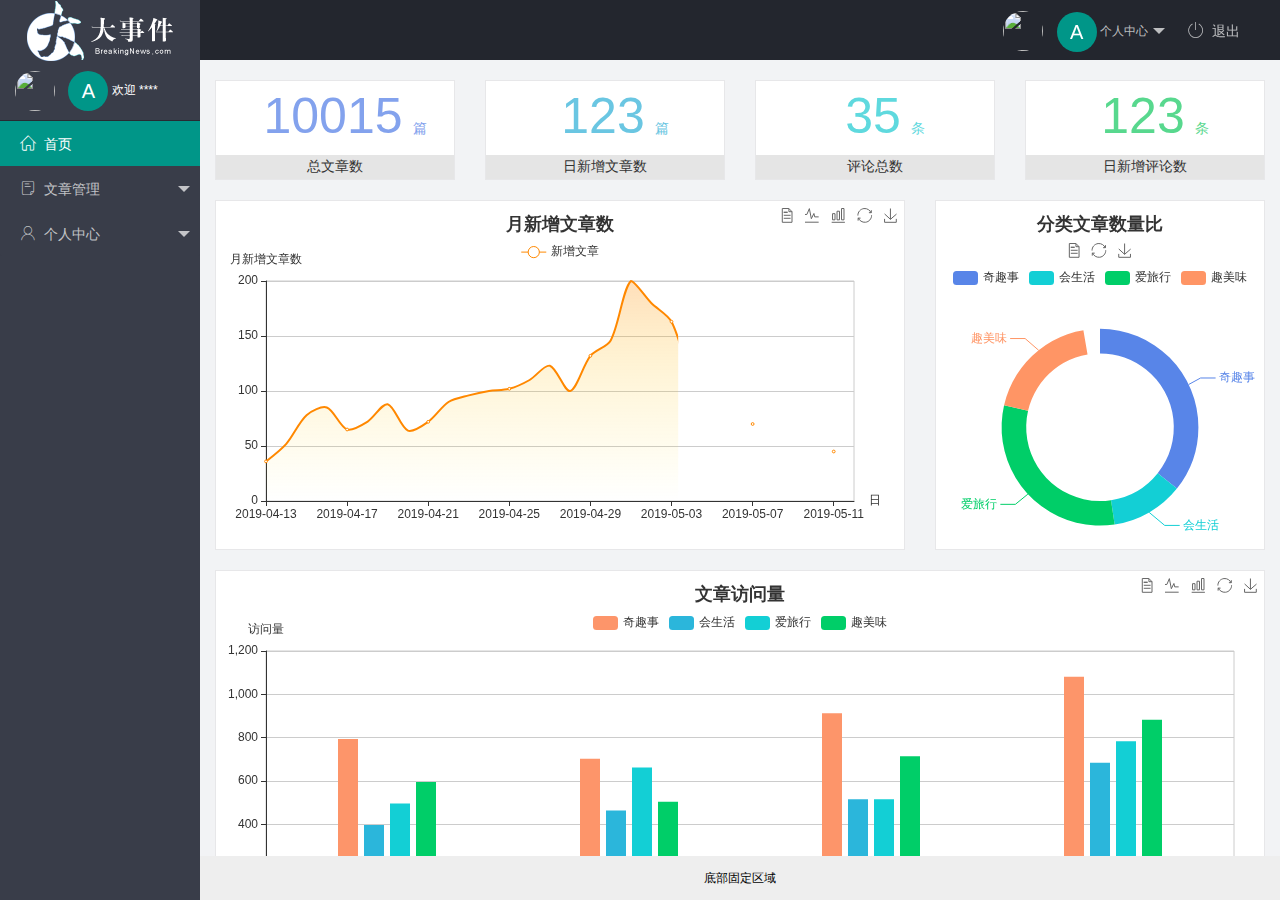
==== commit a6f89516: "用户模块完成" ====
--- a/index.html
+++ b/index.html
@@ -26,9 +26,9 @@
                         个人中心
                     </a>
                     <dl class="layui-nav-child">
-                        <dd><a href="">基本资料</a></dd>
-                        <dd><a href="">重置密码</a></dd>
-                        <dd><a href="">更换头像</a></dd>
+                        <dd><a href="./user/user_info.html" target="fm">基本资料</a></dd>
+                        <dd><a href="./user/user_avatar.html" target="fm">重置密码</a></dd>
+                        <dd><a href="./user/user_pwd.html" target="fm">更换头像</a></dd>
                     </dl>
                 </li>
                 <li class="layui-nav-item" lay-header-event="menuRight" lay-unselect>
@@ -65,9 +65,9 @@
                     <li class="layui-nav-item">
                         <a href="javascript:;"><span class="iconfont icon-user"></span>个人中心</a>
                         <dl class="layui-nav-child">
-                            <dd><a href="javascript:;"><i class="layui-icon layui-icon-cols"></i> 基本资料</a></dd>
-                            <dd><a href="javascript:;"><i class="layui-icon layui-icon-cols"></i> 更换头像</a></dd>
-                            <dd><a href="javascript:;"><i class="layui-icon layui-icon-cols"></i> 重置密码</a></dd>
+                            <dd><a href="./user/user_info.html" target="fm"><i class="layui-icon layui-icon-cols"></i> 基本资料</a></dd>
+                            <dd><a href="./user/user_avatar.html" target="fm"><i class="layui-icon layui-icon-cols"></i> 更换头像</a></dd>
+                            <dd><a href="./user/user_pwd.html" target="fm"><i class="layui-icon layui-icon-cols"></i> 重置密码</a></dd>
                         </dl>
                     </li>
 
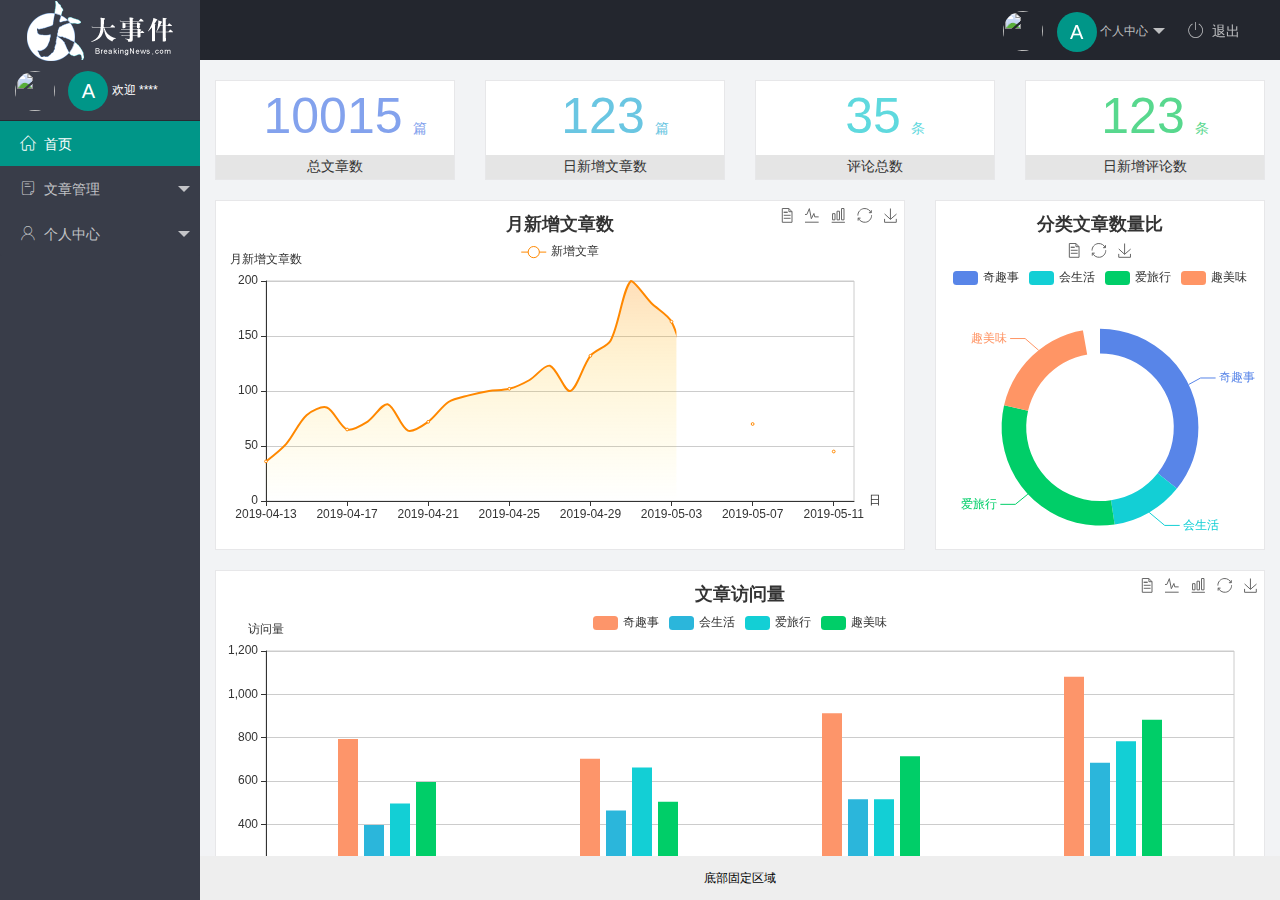
==== commit b9348b9f: "文章模块开发完成" ====
--- a/index.html
+++ b/index.html
@@ -57,9 +57,9 @@
                     <li class="layui-nav-item ">
                         <a class="" href="javascript:;"><span class="iconfont icon-16"></span>文章管理</a>
                         <dl class="layui-nav-child">
-                            <dd><a href="javascript:;"><i class="layui-icon layui-icon-list"></i> 文章类别</a></dd>
-                            <dd><a href="javascript:;"><i class="layui-icon layui-icon-list"></i> 文章列表</a></dd>
-                            <dd><a href="javascript:;"><i class="layui-icon layui-icon-list"></i> 发表文章</a></dd>
+                            <dd><a href="./article/art_cate.html" target="fm"><i class="layui-icon layui-icon-list"></i> 文章类别</a></dd>
+                            <dd><a href="./article/art_list.html" target="fm"><i class="layui-icon layui-icon-list"></i> 文章列表</a></dd>
+                            <dd><a href="./article/art_pub.html" target="fm"><i class="layui-icon layui-icon-list"></i> 发表文章</a></dd>
                         </dl>
                     </li>
                     <li class="layui-nav-item">
